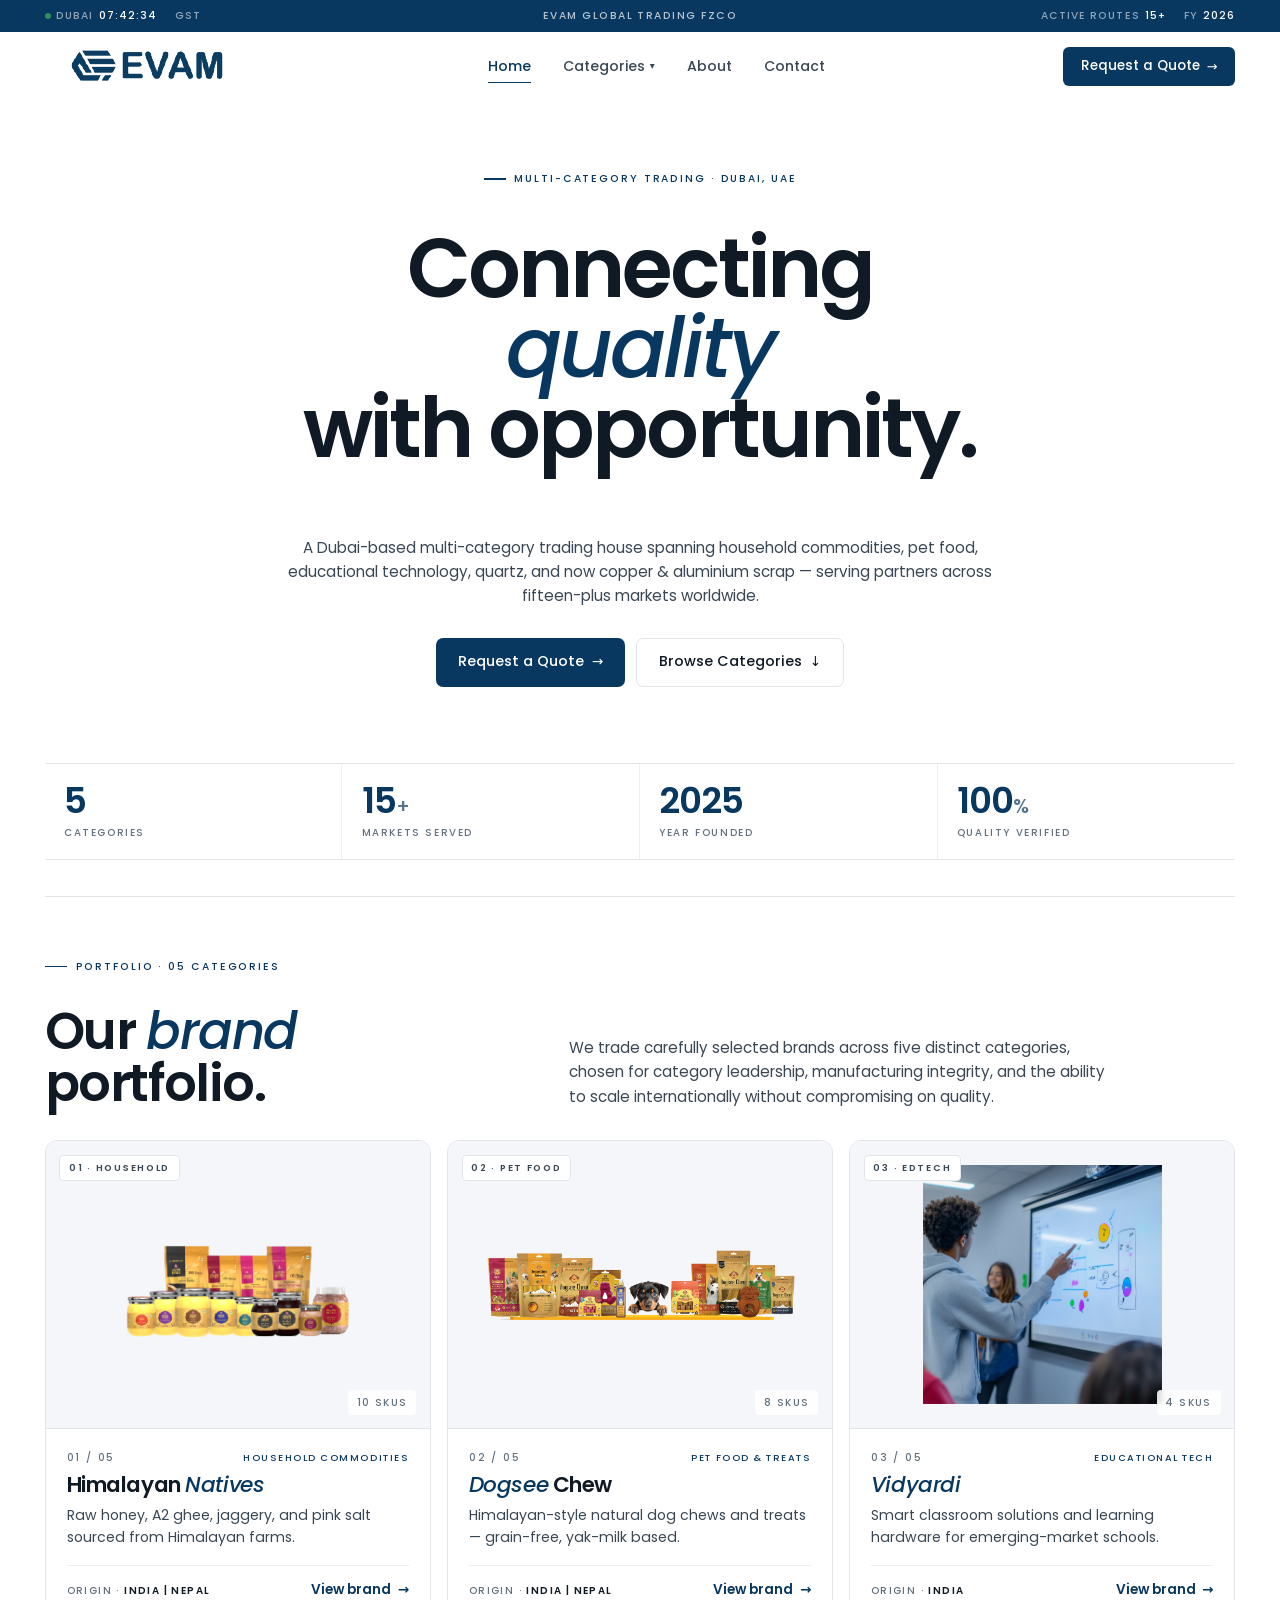
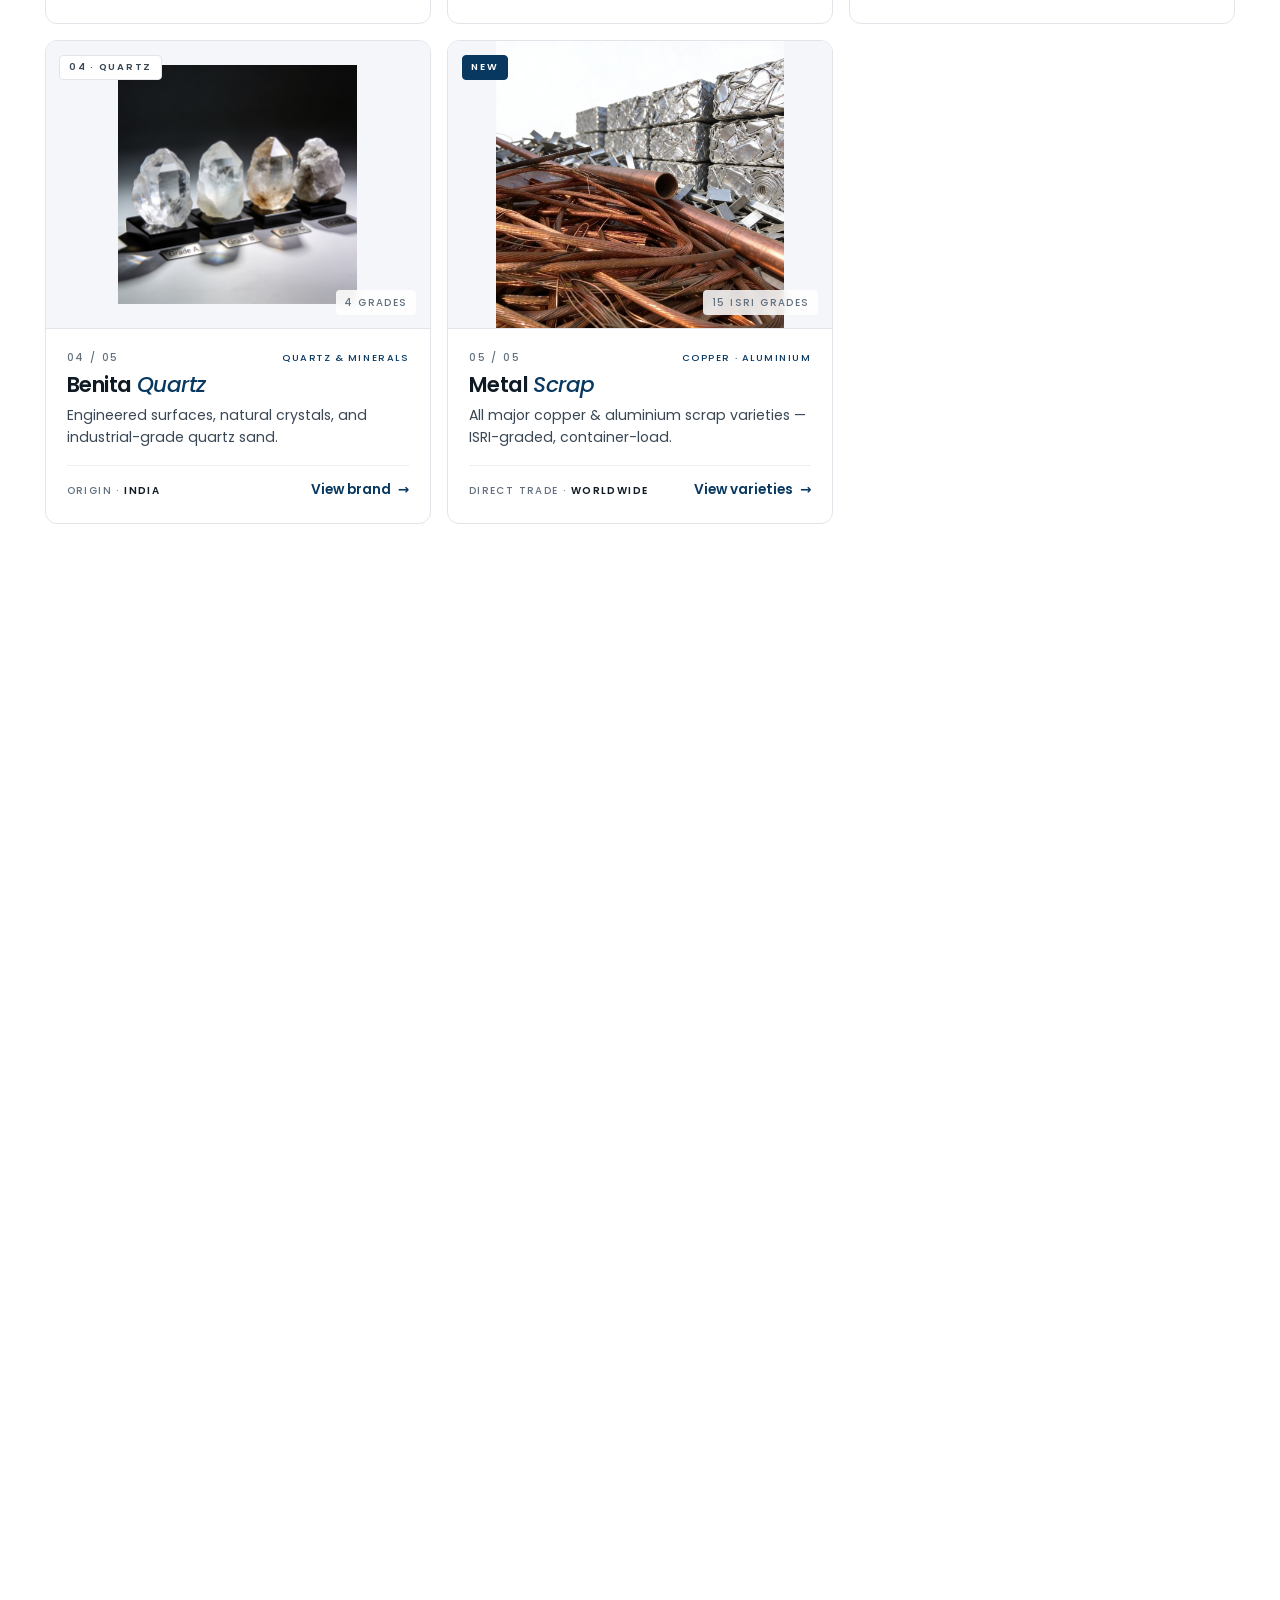
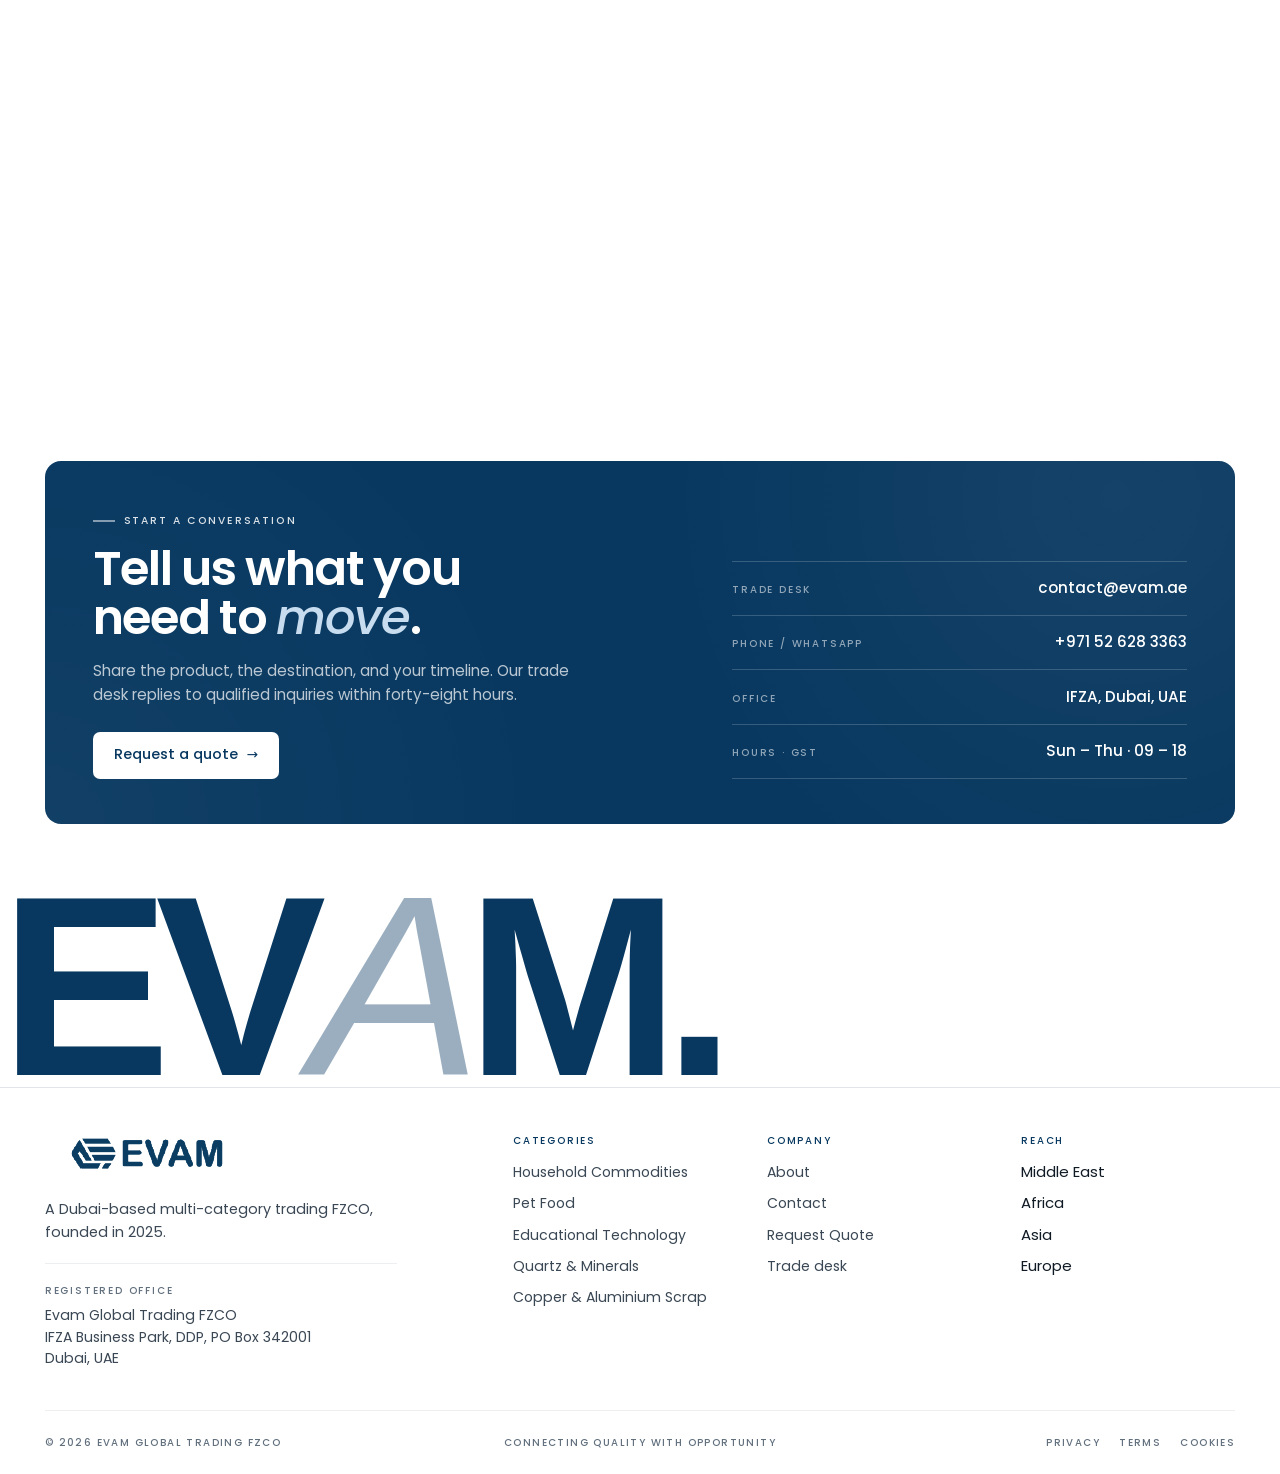
==== index.html @ ff468223 "Initial Step" ====
<!DOCTYPE html>
<html lang="en">
<head>
<meta charset="UTF-8" />
<meta name="viewport" content="width=device-width, initial-scale=1.0" />
<title>Evam Global Trading FZCO — Connecting Quality with Opportunity</title>
<meta name="description" content="Evam Global Trading FZCO — a Dubai-based multi-category trading company. Household commodities, pet food, educational technology, quartz, and copper & aluminium scrap." />
<link rel="preconnect" href="https://fonts.googleapis.com" />
<link rel="preconnect" href="https://fonts.gstatic.com" crossorigin />
<link href="https://fonts.googleapis.com/css2?family=Poppins:ital,wght@0,300;0,400;0,500;0,600;0,700;1,400;1,500&display=swap" rel="stylesheet" />
<link rel="stylesheet" href="styles.css" />
</head>
<body>

<div class="ticker" aria-hidden="true">
  <div class="ticker__left">
    <div class="ticker__item"><span class="live-dot"></span><span class="k">Dubai</span><span class="v" id="dubaiTime">—</span></div>
    <div class="ticker__item"><span class="k">GST</span></div>
  </div> <div class="ticker__center">Evam Global Trading FZCO</div>
  <div class="ticker__right">
    <div class="ticker__item"><span class="k">Active routes</span><span class="v">15+</span></div>
    <div class="ticker__item"><span class="k">FY</span><span class="v">2026</span></div>
  </div>
</div>

<nav class="nav" id="nav">
  <div class="nav__inner">
    <a href="index.html" class="logo"><img src="images/evam_logo.png" alt="Evam Global Trading" class="h-8 sm:h-10 object-contain" /></a>
    <ul class="nav__links">
      <li><a href="index.html" class="is-active">Home</a></li>
      <li class="has-dropdown">
        <a href="#brands">Categories <span class="caret">▾</span></a>
        <div class="dropdown">
          <div class="dropdown__foot">05 categories</div>
          <a href="himalayan-natives.html">Household Commodities <small>Himalayan Natives</small></a>
          <a href="dogsee.html">Pet Food <small>Dogsee Chew</small></a>
          <a href="vidyardi.html">Educational Technology <small>Vidyardi</small></a>
          <a href="benita-quartz.html">Quartz &amp; Minerals <small>Benita Quartz</small></a>
          <div class="dropdown__divider"></div>
          <a href="evam-metals.html">Copper &amp; Aluminium Scrap <small>New · all varieties</small></a>
        </div>
      </li>
      <li><a href="about.html">About</a></li>
      <li><a href="contact.html">Contact</a></li>
    </ul>
    <a href="contact.html#quote" class="nav__cta">Request a Quote <span class="arrow">→</span></a>
    <button class="nav__menu-btn" aria-label="Menu"><span></span></button>
  </div>
</nav>

<div class="mobile-menu" id="mobileMenu">
  <button class="mobile-menu__close" aria-label="Close">×</button>
  <h5>Navigation</h5>
  <a href="index.html">Home</a><a href="about.html">About</a><a href="contact.html">Contact</a>
  <h5>Categories</h5>
  <a href="himalayan-natives.html">Household Commodities</a>
  <a href="dogsee.html">Pet Food</a>
  <a href="vidyardi.html">Educational Technology</a>
  <a href="benita-quartz.html">Quartz &amp; Minerals</a>
  <a href="evam-metals.html">Copper &amp; Aluminium Scrap</a>
  <a href="contact.html#quote" class="nav__cta">Request a Quote <span class="arrow">→</span></a>
</div>

<main id="top">
  <div class="container">

    <!-- HERO -->
    <section class="hero">
  <div class="hero__grid hero__grid--centered">
    <div class="hero__copy hero__copy--centered">
      <div class="eyebrow hero__eyebrow">Multi-category trading · Dubai, UAE</div><br><br>
      <h1 class="hero__title">
        Connecting <span class="accent">quality</span><br/>with opportunity.
      </h1><br><br>
      <p class="hero__sub">
        A Dubai-based multi-category trading house spanning household commodities,
        pet food, educational technology, quartz, and now copper &amp; aluminium
        scrap &mdash; serving partners across fifteen-plus markets worldwide.
      </p>
      <div class="hero__ctas">
        <a href="contact.html#quote" class="btn btn--primary">Request a Quote <span class="arrow">→</span></a>
        <a href="#brands" class="btn btn--ghost">Browse Categories <span class="arrow">↓</span></a>
      </div>
    </div>
  </div>

  <div class="hero__stats">
    <div class="hero__stat">
      <div class="num"><span data-count="5">0</span></div>
      <div class="label">Categories</div>
    </div>
    <div class="hero__stat">
      <div class="num"><span data-count="15">0</span><small>+</small></div>
      <div class="label">Markets served</div>
    </div>
    <div class="hero__stat">
      <div class="num">2025</div>
      <div class="label">Year founded</div>
    </div>
    <div class="hero__stat">
      <div class="num"><span data-count="100">0</span><small>%</small></div>
      <div class="label">Quality verified</div>
    </div>
  </div>
</section>


    <!-- CATEGORIES -->
    <section class="block reveal" id="brands">
      <div class="block__head">
        <div>
          <div class="eyebrow">Portfolio · 05 categories</div>
          <h2 class="display-h2">Our <em class="brand-em">brand</em> portfolio.</h2>
        </div>
        <p class="block__head-text">
          We trade carefully selected brands across five distinct categories,
          chosen for category leadership, manufacturing integrity, and the
          ability to scale internationally without compromising on quality.
        </p>
      </div>

      <div class="brands reveal-stagger">

        <a class="brand" href="himalayan-natives.html">
          <div class="brand__media">
            <span class="brand__media__tag">01 · Household</span>
            <span class="brand__media__count">10 SKUs</span>
            <img src="images/evam_himalayan_natives_products_1.png" alt="Himalayan Natives" />
            <!--<img src="https://www.evam.ae/images/himalayan_natives/cow_ghee_Bhadri.png" alt="Ghee" />
            <img src="https://www.evam.ae/images/himalayan_natives/pink_salt_granules.png" alt="Pink salt" />
            <img src="https://www.evam.ae/images/himalayan_natives/jaggery_powder.png" alt="Jaggery" />-->
          </div>
          <div class="brand__body">
            <div class="brand__top-row">
              <span class="brand__index">01 / 05</span>
              <span class="brand__cat">Household commodities</span>
            </div>
            <h3 class="brand__name">Himalayan <span>Natives</span></h3>
            <p class="brand__desc">Raw honey, A2 ghee, jaggery, and pink salt sourced from Himalayan farms.</p>
            <div class="brand__foot">
              <span class="brand__origin">Origin · <strong>India | Nepal</strong></span>
              <span class="brand__link">View brand <span class="arrow">→</span></span>
            </div>
          </div>
        </a>

        <a class="brand" href="dogsee.html">
          <div class="brand__media">
            <span class="brand__media__tag">02 · Pet Food</span>
            <span class="brand__media__count">8 SKUs</span>
            <img src="images/dogsee_home_1.png" alt="Dogsee Chew Products" />
          </div>
          <div class="brand__body">
            <div class="brand__top-row">
              <span class="brand__index">02 / 05</span>
              <span class="brand__cat">Pet food &amp; treats</span>
            </div>
            <h3 class="brand__name"><span>Dogsee</span> Chew</h3>
            <p class="brand__desc">Himalayan-style natural dog chews and treats &mdash; grain-free, yak-milk based.</p>
            <div class="brand__foot">
              <span class="brand__origin">Origin · <strong>India | Nepal</strong></span>
              <span class="brand__link">View brand <span class="arrow">→</span></span>
            </div>
          </div>
        </a>

        <a class="brand" href="vidyardi.html">
          <div class="brand__media">
            <span class="brand__media__tag">03 · EdTech</span>
            <span class="brand__media__count">4 SKUs</span>
            <img src="images/smartboards_vidyardi.png" alt="EduBoard" />
          </div>
          <div class="brand__body">
            <div class="brand__top-row">
              <span class="brand__index">03 / 05</span>
              <span class="brand__cat">Educational tech</span>
            </div>
            <h3 class="brand__name"><span>Vidyardi</span></h3>
            <p class="brand__desc">Smart classroom solutions and learning hardware for emerging-market schools.</p>
            <div class="brand__foot">
              <span class="brand__origin">Origin · <strong>India</strong></span>
              <span class="brand__link">View brand <span class="arrow">→</span></span>
            </div>
          </div>
        </a>

        <a class="brand" href="benita-quartz.html">
          <div class="brand__media"><!-- brand__media--collage-->
            <span class="brand__media__tag">04 · Quartz</span>
            <span class="brand__media__count">4 grades</span>
            <img src="images/quartz/benita-quartz.png" alt="All Grades" />
            <!--<img src="https://www.evam.ae/images/quartz/quartz_grade_M.png" alt="Grade M" />
            <img src="https://www.evam.ae/images/quartz/quartz_grade_B.png" alt="Grade B" />
            <img src="https://www.evam.ae/images/quartz/quartz_pure_white_grits.png" alt="White grits" />-->
          </div>
          <div class="brand__body">
            <div class="brand__top-row">
              <span class="brand__index">04 / 05</span>
              <span class="brand__cat">Quartz &amp; minerals</span>
            </div>
            <h3 class="brand__name">Benita <span>Quartz</span></h3>
            <p class="brand__desc">Engineered surfaces, natural crystals, and industrial-grade quartz sand.</p>
            <div class="brand__foot">
              <span class="brand__origin">Origin · <strong>India</strong></span>
              <span class="brand__link">View brand <span class="arrow">→</span></span>
            </div>
          </div>
        </a>

        <!-- NEW CATEGORY: copper & aluminium scrap with abstract SVG visual -->
        <a class="brand" href="evam-metals.html">
          <div class="brand__media" style="aspect-ratio: 4/3; padding: 0;">
            <span class="brand__media__tag is-new">NEW</span>
            <span class="brand__media__count">15 ISRI grades</span>
            <img src="images/copper_aluminium_southafrica_home.png" alt="Copper and Aluminium for South Africa" />
          </div>
          <div class="brand__body">
            <div class="brand__top-row">
              <span class="brand__index">05 / 05</span>
              <span class="brand__cat">Copper · Aluminium</span>
            </div>
            <h3 class="brand__name">Metal <span>Scrap</span></h3>
            <p class="brand__desc">All major copper &amp; aluminium scrap varieties &mdash; ISRI-graded, container-load.</p>
            <div class="brand__foot">
              <span class="brand__origin">Direct trade · <strong>Worldwide</strong></span>
              <span class="brand__link">View varieties <span class="arrow">→</span></span>
            </div>
          </div>
        </a>

      </div>
    </section>


    <!-- PRODUCT SCROLL STRIP -->
    <section class="reveal" style="border-top: 1px solid var(--hair);">
      <div class="product-strip">
        <div class="product-strip__head">
          <h3>Across the <em>portfolio</em>.</h3>
          <span class="meta">Live · 26 SKUs · hover to pause</span>
        </div>
        <div class="product-strip__track">
          <!-- Set 1 -->
          <div class="product-strip__item"><span class="label">Honey</span><img src="images/himalayan_natives/raw_multifloral_honey.png" alt=""/></div>
          <div class="product-strip__item"><span class="label">Ghee</span><img src="images/himalayan_natives/cow_ghee_Bhadri.png" alt=""/></div>
          <div class="product-strip__item"><span class="label">Jaggery</span><img src="images/himalayan_natives/jaggery_powder.png" alt=""/></div>
          <div class="product-strip__item"><span class="label">Black salt</span><img src="images/himalayan_natives/black_salt.png" alt=""/></div>
          <div class="product-strip__item"><span class="label">Pink salt</span><img src="images/himalayan_natives/pink_salt_granules.png" alt=""/></div>
          <div class="product-strip__item"><span class="label">Bilona ghee</span><img src="images/himalayan_natives/cow_ghee_Bilona.png" alt=""/></div>
          <div class="product-strip__item"><span class="label">Yak chews</span><img src="images/dogsee_chew/dogsee_blueberry_yak_chews.png" alt=""/></div>
          <div class="product-strip__item"><span class="label">Cheese bars</span><img src="images/dogsee_chew/dogsee_cheese_treats.png" alt=""/></div>
          <div class="product-strip__item"><span class="label">Crunch beetroot</span><img src="images/dogsee_chew/dogsee_crunch_beetroot.png" alt=""/></div>
          <div class="product-strip__item"><span class="label">Crunch mango</span><img src="images/dogsee_chew/dogsee_crunch_mango.png" alt=""/></div>
          <div class="product-strip__item"><span class="label">Mini pops</span><img src="images/dogsee_chew/dogsee_mini_pops.png" alt=""/></div>
          <div class="product-strip__item"><span class="label">Aloe shampoo</span><img src="images/dogsee_chew/dogsee_shampoo_aloe_vera.png" alt=""/></div>
          <div class="product-strip__item"><span class="label">Grade A quartz</span><img src="images/quartz/quartz_grade_A.png" alt=""/></div>
          <div class="product-strip__item"><span class="label">Grade B quartz</span><img src="images/quartz/quartz_grade_B.png" alt=""/></div>
          <div class="product-strip__item"><span class="label">White grits</span><img src="images/quartz/quartz_pure_white_grits.png" alt=""/></div>
          <div class="product-strip__item"><span class="label">EduBoard</span><img src="images/vidyardi/vidyardi-smart-classroom.png" alt=""/></div>
          <!-- Set 2 (duplicate for seamless loop) -->
          <div class="product-strip__item"><span class="label">Honey</span><img src="https://www.evam.ae/images/himalayan_natives/raw_multifloral_honey.png" alt=""/></div>
          <div class="product-strip__item"><span class="label">Ghee</span><img src="https://www.evam.ae/images/himalayan_natives/cow_ghee_Bhadri.png" alt=""/></div>
          <div class="product-strip__item"><span class="label">Jaggery</span><img src="https://www.evam.ae/images/himalayan_natives/jaggery_powder.png" alt=""/></div>
          <div class="product-strip__item"><span class="label">Black salt</span><img src="https://www.evam.ae/images/himalayan_natives/black_salt.png" alt=""/></div>
          <div class="product-strip__item"><span class="label">Pink salt</span><img src="https://www.evam.ae/images/himalayan_natives/pink_salt_granules.png" alt=""/></div>
          <div class="product-strip__item"><span class="label">Bilona ghee</span><img src="https://www.evam.ae/images/himalayan_natives/cow_ghee_Bilona.png" alt=""/></div>
          <div class="product-strip__item"><span class="label">Yak chews</span><img src="https://www.evam.ae/images/dogsee_chew/dogsee_blueberry_yak_chews.png" alt=""/></div>
          <div class="product-strip__item"><span class="label">Cheese bars</span><img src="https://www.evam.ae/images/dogsee_chew/dogsee_cheese_treats.png" alt=""/></div>
          <div class="product-strip__item"><span class="label">Crunch beetroot</span><img src="https://www.evam.ae/images/dogsee_chew/dogsee_crunch_beetroot.png" alt=""/></div>
          <div class="product-strip__item"><span class="label">Crunch mango</span><img src="https://www.evam.ae/images/dogsee_chew/dogsee_crunch_mango.png" alt=""/></div>
          <div class="product-strip__item"><span class="label">Mini pops</span><img src="https://www.evam.ae/images/dogsee_chew/dogsee_mini_pops.png" alt=""/></div>
          <div class="product-strip__item"><span class="label">Aloe shampoo</span><img src="https://www.evam.ae/images/dogsee_chew/dogsee_shampoo_aloe_vera.png" alt=""/></div>
          <div class="product-strip__item"><span class="label">Grade A quartz</span><img src="https://www.evam.ae/images/quartz/quartz_grade_A.png" alt=""/></div>
          <div class="product-strip__item"><span class="label">Grade B quartz</span><img src="https://www.evam.ae/images/quartz/quartz_grade_B.png" alt=""/></div>
          <div class="product-strip__item"><span class="label">White grits</span><img src="https://www.evam.ae/images/quartz/quartz_pure_white_grits.png" alt=""/></div>
          <div class="product-strip__item"><span class="label">EduBoard</span><img src="https://storage.googleapis.com/uxpilot-auth.appspot.com/1201199dcc-a95f199e2765dabf0f2d.png" alt=""/></div>
        </div>
      </div>
    </section>


    <!-- SERVICES -->
    <section class="block reveal" id="services">
      <div class="block__head">
        <div>
          <div class="eyebrow">Capabilities · 03</div>
          <h2 class="display-h2">What we <em class="brand-em">do</em>.</h2>
        </div>
        <p class="block__head-text">
          Beyond moving goods, we operate as a full-service trading partner &mdash;
          sourcing, quality verification, documentation, and logistics, so our
          clients can focus on their markets.
        </p>
      </div>

      <div class="services reveal-stagger">
        <div class="service">
          <span class="service__num">— 01</span>
          <h3 class="service__title">Bulk <em>trading</em></h3>
          <p class="service__desc">Cost-efficient large-volume transactions structured around container loads with competitive pricing.</p>
          <ul class="service__list">
            <li>FCL &amp; LCL shipments</li>
            <li>Letter of Credit / TT</li>
            <li>Negotiated freight terms</li>
          </ul>
        </div>
        <div class="service">
          <span class="service__num">— 02</span>
          <h3 class="service__title">Global <em>sourcing</em></h3>
          <p class="service__desc">Vetted supplier network across multiple geographies with full quality verification and compliance.</p>
          <ul class="service__list">
            <li>Supplier vetting</li>
            <li>Pre-shipment inspection</li>
            <li>SGS &middot; Bureau Veritas</li>
          </ul>
        </div>
        <div class="service">
          <span class="service__num">— 03</span>
          <h3 class="service__title">Partnership <em>development</em></h3>
          <p class="service__desc">Long-term distribution and market-entry partnerships designed to compound value over years.</p>
          <ul class="service__list">
            <li>Exclusive territory</li>
            <li>Private labelling</li>
            <li>Custom packaging</li>
          </ul>
        </div>
      </div>
    </section>


    <!-- REACH -->
    <section class="reach reveal" id="reach">
      <div class="reach__grid">
        <div>
          <div class="eyebrow on-dark">Global presence</div>
          <h2 class="reach__title">From Dubai,<br/>to <em>the world</em>.</h2>
          <p class="reach__sub">
            Dubai is one of the world's most efficient re-export hubs &mdash; with
            tariff advantages, world-class logistics, and access to seventy-percent
            of global population within an eight-hour flight.
          </p>
          <div class="reach__regions">
            <div class="reach__region"><div class="name">Middle East</div><div class="meta">UAE · KSA · Qatar · Oman</div></div>
            <div class="reach__region"><div class="name">Africa</div><div class="meta">Egypt · Kenya · S. Africa · Nigeria</div></div>
            <div class="reach__region"><div class="name">Asia</div><div class="meta">India · Singapore · Japan · China</div></div>
            <div class="reach__region"><div class="name">Europe</div><div class="meta">UK · Germany · NL · Italy</div></div>
          </div>
        </div>
        <div class="reach__map">
          <svg class="map-svg" viewBox="0 0 600 500" preserveAspectRatio="xMidYMid meet" aria-hidden="true">
            <g id="reachDotGrid"></g>
            <path class="map-route" d="M 380,250 Q 280,150 160,130" />
            <path class="map-route" d="M 380,250 Q 320,190 240,170" />
            <path class="map-route" d="M 380,250 Q 200,210 80,220" />
            <path class="map-route" d="M 380,250 Q 440,220 500,150" />
            <path class="map-route" d="M 380,250 Q 460,300 540,330" />
            <path class="map-route" d="M 380,250 Q 350,330 290,390" />
            <path class="map-route" d="M 380,250 Q 460,370 520,440" />
            <circle class="map-active-dot" cx="160" cy="130" r="3.5"/>
            <circle class="map-active-dot" cx="240" cy="170" r="3.5"/>
            <circle class="map-active-dot" cx="80"  cy="220" r="3.5"/>
            <circle class="map-active-dot" cx="500" cy="150" r="3.5"/>
            <circle class="map-active-dot" cx="540" cy="330" r="3.5"/>
            <circle class="map-active-dot" cx="290" cy="390" r="3.5"/>
            <circle class="map-active-dot" cx="520" cy="440" r="3.5"/>
            <circle class="map-active-dot" cx="450" cy="260" r="3.5"/>
            <circle class="map-active-dot" cx="420" cy="210" r="3.5"/>
            <circle cx="380" cy="250" r="5" fill="#fff"/>
            <circle class="map-dubai-ring" cx="380" cy="250" r="4"/>
          </svg>
        </div>
      </div>
    </section>


    <!-- CTA -->
    <section class="cta-block reveal" id="contact">
      <div>
        <div class="eyebrow on-dark">Start a conversation</div>
        <h2 class="cta-block__title">Tell us what you<br/>need to <em>move</em>.</h2>
        <p class="cta-block__sub">
          Share the product, the destination, and your timeline. Our trade desk replies
          to qualified inquiries within forty-eight hours.
        </p>
        <a href="contact.html#quote" class="btn btn--white">Request a quote <span class="arrow">→</span></a>
      </div>
      <div class="cta-block__contacts">
        <a href="mailto:contact@evam.ae" class="cta-block__contact"><span class="k">Trade desk</span><span class="v">contact@evam.ae</span></a>
        <a href="tel:+971526283363" class="cta-block__contact"><span class="k">Phone / WhatsApp</span><span class="v">+971 52 628 3363</span></a>
        <a href="contact.html" class="cta-block__contact"><span class="k">Office</span><span class="v">IFZA, Dubai, UAE</span></a>
        <a href="#" class="cta-block__contact"><span class="k">Hours · GST</span><span class="v">Sun – Thu &middot; 09 – 18</span></a>
      </div>
    </section>

  </div>

  <div class="foot__bigmark" aria-hidden="true" style="font-family:'Arial Rounded MT Bold','Arial Rounded MT',sans-serif;">EV<span>A</span>M.</div>

  <footer class="foot">
    <div class="container">
      <div class="foot__top">
        <div class="foot__brand">
          <a href="index.html" class="logo"><img src="images/evam_logo.png" alt="Evam Global Trading" class="h-8 sm:h-10 object-contain" /></a>
          <p>A Dubai-based multi-category trading FZCO, founded in 2025.</p>
          <div class="foot__addr">
            <div class="foot__addr-label">Registered office</div>
            <div class="foot__addr-text">Evam Global Trading FZCO<br/>IFZA Business Park, DDP, PO Box 342001<br/>Dubai, UAE</div>
          </div>
        </div>
        <div class="foot__col"><h5>Categories</h5><ul>
          <li><a href="himalayan-natives.html">Household Commodities</a></li>
          <li><a href="dogsee.html">Pet Food</a></li>
          <li><a href="vidyardi.html">Educational Technology</a></li>
          <li><a href="benita-quartz.html">Quartz &amp; Minerals</a></li>
          <li><a href="evam-metals.html">Copper &amp; Aluminium Scrap</a></li>
        </ul></div>
        <div class="foot__col"><h5>Company</h5><ul>
          <li><a href="about.html">About</a></li>
          <li><a href="contact.html">Contact</a></li>
          <li><a href="contact.html#quote">Request Quote</a></li>
          <li><a href="mailto:contact@evam.ae">Trade desk</a></li>
        </ul></div>
        <div class="foot__col"><h5>Reach</h5><ul><li>Middle East</li><li>Africa</li><li>Asia</li><li>Europe</li></ul></div>
      </div>
      <div class="foot__bottom">
        <div>© 2026 Evam Global Trading FZCO</div>
        <div>Connecting quality with opportunity</div>
        <div class="foot__legal"><a href="privacy.html">Privacy</a><a href="terms.html">Terms</a><a href="cookies.html">Cookies</a></div>
      </div>
    </div>
  </footer>
</main>

<script src="scripts.js"></script>
</body>
</html>
---- styles.css ----
/* =====================================================================
   Evam Global Trading FZCO — shared stylesheet · v2
   Denser, more visual. Brand: navy #083860. Font: Poppins.
   ===================================================================== */

:root {
  --bg:           #FFFFFF;
  --surface:      #F4F6FA;
  --surface-2:    #ECF0F5;
  --ink:          #0F1A24;
  --ink-2:        #1A2530;
  --ink-soft:     #3A4754;
  --mute:         #62707E;
  --hair:         #E1E5EA;
  --hair-soft:    #ECEEF2;

  --brand:        #083860;
  --brand-2:      #0F4D80;
  --brand-3:      #C7DCEF;
  --brand-soft:   #E8EFF6;

  /* Metal accents (used on metals page) */
  --copper-1:     #D4884E;
  --copper-2:     #8B4520;
  --copper-3:     #5A2A0F;
  --alu-1:        #B8C2CC;
  --alu-2:        #6B7785;
  --alu-3:        #3A4754;

  --green-live:   #2F8F5C;
  --warn:         #C46D2B;

  --sans: 'Poppins', system-ui, -apple-system, sans-serif;

  --gutter-x: clamp(1rem, 3.5vw, 3rem);
  --rule:      1px solid var(--hair);
  --rule-soft: 1px solid var(--hair-soft);

  --ease:      cubic-bezier(0.16, 1, 0.3, 1);
}

* { margin: 0; padding: 0; box-sizing: border-box; }
html { scroll-behavior: smooth; }
body {
  background: var(--bg);
  color: var(--ink);
  font-family: var(--sans);
  font-size: 15px;
  font-weight: 400;
  line-height: 1.5;
  -webkit-font-smoothing: antialiased;
  -moz-osx-font-smoothing: grayscale;
  overflow-x: hidden;
  font-feature-settings: "kern", "liga";
}
::selection { background: var(--brand); color: #fff; }
a { color: inherit; text-decoration: none; }
img { max-width: 100%; display: block; }
button { font: inherit; background: none; border: none; color: inherit; cursor: pointer; }

/* ─── TICKER ─────────────────────────────────────────────────── */
.ticker {
  background: var(--brand);
  color: #fff;
  font-weight: 500;
  font-size: 10.5px;
  letter-spacing: 0.1em;
  text-transform: uppercase;
  padding: 0.5rem var(--gutter-x);
  display: grid;
  grid-template-columns: 1fr auto 1fr;
  align-items: center;
  gap: 1.5rem;
  position: relative; z-index: 60;
}
.ticker__left, .ticker__right { display: flex; align-items: center; gap: 1.1rem; flex-wrap: nowrap; overflow: hidden; }
.ticker__right { justify-content: flex-end; }
.ticker__center { text-align: center; color: rgba(255,255,255,0.7); letter-spacing: 0.14em; }
.ticker__item { display: inline-flex; align-items: center; gap: 0.5em; white-space: nowrap; }
.ticker__item .k { color: rgba(255,255,255,0.55); }
.ticker__item .v { color: #fff; font-variant-numeric: tabular-nums; }
.live-dot {
  width: 6px; height: 6px;
  background: var(--green-live);
  border-radius: 50%;
  box-shadow: 0 0 0 0 rgba(47, 143, 92, 0.7);
  animation: live-pulse 2s ease-out infinite;
}
@keyframes live-pulse {
  0%   { box-shadow: 0 0 0 0 rgba(47, 143, 92, 0.6); }
  70%  { box-shadow: 0 0 0 7px rgba(47, 143, 92, 0); }
  100% { box-shadow: 0 0 0 0 rgba(47, 143, 92, 0); }
}
@media (max-width: 760px) {
  .ticker { grid-template-columns: 1fr 1fr; }
  .ticker__center { display: none; }
}

/* ─── NAVIGATION ─────────────────────────────────────────────── */
.nav {
  position: sticky;
  top: 0;
  z-index: 50;
  background: rgba(255, 255, 255, 0.92);
  backdrop-filter: blur(14px) saturate(140%);
  -webkit-backdrop-filter: blur(14px) saturate(140%);
  border-bottom: 1px solid transparent;
  transition: border-color 0.4s ease;
}
.nav.is-scrolled { border-bottom-color: var(--hair); }
.nav__inner {
  max-width: 1480px;
  margin: 0 auto;
  padding: 0.85rem var(--gutter-x);
  display: grid;
  grid-template-columns: auto 1fr auto;
  align-items: center;
  gap: 1.5rem;
}
.logo { display: inline-flex; align-items: center; gap: 0.55rem; color: var(--brand); }
.logo__mark {
  width: 28px; height: 28px;
  background: var(--brand);
  color: #fff;
  display: grid; place-items: center;
  font-weight: 700; font-size: 12px;
  border-radius: 5px;
}
.logo__name {
  font-weight: 700; font-size: 0.92rem;
  text-transform: uppercase; letter-spacing: 0.02em;
}
.logo__name span { color: var(--mute); font-weight: 400; margin: 0 0.2em; }

.nav__links {
  display: flex; justify-content: center;
  gap: 2rem; list-style: none;
}
.nav__links > li { position: relative; }
.nav__links > li > a {
  font-size: 0.88rem; font-weight: 500;
  color: var(--ink-soft);
  display: inline-flex; align-items: center; gap: 0.3rem;
  padding: 0.4rem 0; position: relative;
  transition: color 0.3s ease;
}
.nav__links > li > a::after {
  content: ""; position: absolute;
  left: 0; right: 100%; bottom: 0;
  height: 1.5px; background: var(--brand);
  transition: right 0.5s var(--ease);
}
.nav__links > li > a:hover, .nav__links > li > a.is-active { color: var(--brand); }
.nav__links > li > a:hover::after, .nav__links > li > a.is-active::after { right: 0; }
.nav__links .caret { font-size: 0.7em; transition: transform 0.3s ease; }
.nav__links li:hover .caret { transform: rotate(180deg); }

.dropdown {
  position: absolute; top: 100%; left: 50%;
  transform: translateX(-50%) translateY(6px);
  min-width: 280px;
  background: #fff;
  border: 1px solid var(--hair);
  border-radius: 10px;
  padding: 0.4rem;
  opacity: 0; pointer-events: none;
  transition: opacity 0.3s ease, transform 0.4s var(--ease);
  box-shadow: 0 20px 40px -12px rgba(8, 56, 96, 0.18);
}
.has-dropdown:hover .dropdown, .has-dropdown:focus-within .dropdown {
  opacity: 1; pointer-events: auto;
  transform: translateX(-50%) translateY(0);
}
.dropdown a {
  display: block;
  padding: 0.6rem 0.8rem;
  border-radius: 6px;
  font-size: 0.88rem; font-weight: 500;
  color: var(--ink-soft);
  transition: background 0.2s ease, color 0.2s ease;
}
.dropdown a:hover { background: var(--surface); color: var(--brand); }
.dropdown a small {
  display: block; font-size: 10px; font-weight: 400;
  color: var(--mute); margin-top: 0.15rem; letter-spacing: 0.04em;
}
.dropdown__divider { height: 1px; background: var(--hair-soft); margin: 0.4rem 0.6rem; }
.dropdown__foot {
  padding: 0.5rem 0.8rem;
  font-size: 10.5px; font-weight: 500;
  letter-spacing: 0.16em; text-transform: uppercase;
  color: var(--mute);
}

@media (max-width: 920px) { .nav__links { display: none; } }

.nav__cta {
  display: inline-flex; align-items: center; gap: 0.45rem;
  background: var(--brand);
  color: #fff;
  padding: 0.6rem 1.1rem;
  border-radius: 6px;
  font-size: 0.85rem; font-weight: 500;
  transition: background 0.3s ease, transform 0.4s var(--ease);
}
.nav__cta:hover { background: var(--brand-2); transform: translateY(-1px); }
.nav__cta .arrow { font-size: 0.95em; transition: transform 0.4s var(--ease); }
.nav__cta:hover .arrow { transform: translateX(3px); }

.nav__menu-btn {
  display: none;
  width: 36px; height: 36px;
  align-items: center; justify-content: center;
  border-radius: 5px; background: var(--surface);
}
.nav__menu-btn span { width: 18px; height: 1.5px; background: var(--ink); position: relative; transition: background 0.2s ease; }
.nav__menu-btn span::before, .nav__menu-btn span::after {
  content: ""; position: absolute; left: 0;
  width: 18px; height: 1.5px; background: var(--ink);
  transition: transform 0.3s var(--ease), top 0.3s ease;
}
.nav__menu-btn span::before { top: -5px; }
.nav__menu-btn span::after  { top: 5px; }
.nav__menu-btn.is-open span { background: transparent; }
.nav__menu-btn.is-open span::before { top: 0; transform: rotate(45deg); }
.nav__menu-btn.is-open span::after  { top: 0; transform: rotate(-45deg); }
@media (max-width: 920px) { .nav__menu-btn { display: inline-flex; } }

.mobile-menu {
  position: fixed; inset: 0;
  z-index: 200;
  background: #fff;
  padding: 4.5rem var(--gutter-x) 2.5rem;
  transform: translateY(-100%);
  transition: transform 0.5s var(--ease);
  overflow-y: auto;
}
.mobile-menu.is-open { transform: translateY(0); }
.mobile-menu__close {
  position: absolute; top: 1rem; right: 1rem;
  font-size: 1.4rem;
  width: 36px; height: 36px;
  display: grid; place-items: center;
  border-radius: 5px; background: var(--surface);
}
.mobile-menu h5 {
  font-size: 10.5px; font-weight: 500;
  letter-spacing: 0.18em; text-transform: uppercase;
  color: var(--mute); margin: 1.5rem 0 0.6rem;
}
.mobile-menu h5:first-child { margin-top: 0; }
.mobile-menu a {
  display: block; padding: 0.6rem 0;
  font-size: 1.05rem; font-weight: 500;
  color: var(--ink);
  border-bottom: 1px solid var(--hair-soft);
}
.mobile-menu a:hover { color: var(--brand); }
.mobile-menu .nav__cta { margin-top: 1.5rem; width: 100%; justify-content: center; }

/* ─── SHARED ─────────────────────────────────────────────────── */
.container {
  max-width: 1480px;
  margin: 0 auto;
  padding: 0 var(--gutter-x);
}

.eyebrow {
  font-weight: 500; font-size: 10.5px;
  letter-spacing: 0.18em; text-transform: uppercase;
  color: var(--brand);
  display: inline-flex; align-items: center; gap: 0.55rem;
}
.eyebrow::before {
  content: ""; width: 22px; height: 1.5px;
  background: var(--brand);
}
.eyebrow.no-rule::before { display: none; }
.eyebrow.on-dark { color: rgba(255,255,255,0.85); }
.eyebrow.on-dark::before { background: rgba(255,255,255,0.5); }

.display-h1 {
  font-size: clamp(2.4rem, 6.5vw, 5.5rem);
  line-height: 0.96; letter-spacing: -0.035em; font-weight: 600;
}
.display-h2 {
  font-size: clamp(1.8rem, 4vw, 3.2rem);
  line-height: 1; letter-spacing: -0.028em; font-weight: 600;
}
em.brand-em { font-style: italic; font-weight: 500; color: var(--brand); }

.reveal {
  opacity: 0; transform: translateY(24px);
  transition: opacity 0.9s ease, transform 0.9s var(--ease);
}
.reveal.in { opacity: 1; transform: none; }
.reveal-stagger > * {
  opacity: 0; transform: translateY(18px);
  transition: opacity 0.8s ease, transform 0.8s var(--ease);
}
.reveal-stagger.in > * { opacity: 1; transform: none; }
.reveal-stagger.in > *:nth-child(1) { transition-delay: 0.04s; }
.reveal-stagger.in > *:nth-child(2) { transition-delay: 0.10s; }
.reveal-stagger.in > *:nth-child(3) { transition-delay: 0.16s; }
.reveal-stagger.in > *:nth-child(4) { transition-delay: 0.22s; }
.reveal-stagger.in > *:nth-child(5) { transition-delay: 0.28s; }
.reveal-stagger.in > *:nth-child(6) { transition-delay: 0.34s; }
.reveal-stagger.in > *:nth-child(7) { transition-delay: 0.40s; }
.reveal-stagger.in > *:nth-child(8) { transition-delay: 0.46s; }

/* ─── BUTTONS ────────────────────────────────────────────────── */
.btn {
  display: inline-flex; align-items: center; gap: 0.5rem;
  padding: 0.8rem 1.35rem;
  border-radius: 7px;
  font-size: 0.9rem; font-weight: 500;
  transition: transform 0.4s var(--ease), background 0.3s ease, color 0.3s ease, border-color 0.3s ease;
}
.btn .arrow { font-size: 0.95em; transition: transform 0.4s var(--ease); }
.btn:hover { transform: translateY(-2px); }
.btn:hover .arrow { transform: translateX(4px); }
.btn--primary { background: var(--brand); color: #fff; }
.btn--primary:hover { background: var(--brand-2); }
.btn--ghost { background: transparent; color: var(--ink); border: 1px solid var(--hair); }
.btn--ghost:hover { border-color: var(--brand); color: var(--brand); background: var(--brand-soft); }
.btn--white { background: #fff; color: var(--brand); }
.btn--white:hover { background: var(--brand-3); }

/* ─── HERO (HOME) ────────────────────────────────────────────── */
.hero {
  padding: clamp(2.5rem, 6vh, 4.5rem) 0 clamp(2rem, 4vh, 3rem);
  position: relative; overflow: hidden;
}
.hero__grid {
  display: grid;
  grid-template-columns: 1.2fr 1fr;
  gap: clamp(2rem, 4vw, 4rem);
  align-items: end;
}
@media (max-width: 1000px) { .hero__grid { grid-template-columns: 1fr; gap: 2.5rem; } }

.hero__copy { padding-top: 0.5rem; }
.hero__eyebrow { margin-bottom: 1.2rem; }
.hero__title {
  font-size: clamp(2.4rem, 6.5vw, 5.8rem);
  line-height: 0.96; letter-spacing: -0.035em;
  font-weight: 600; margin-bottom: 1.4rem;
}
.hero__title .accent { font-style: italic; font-weight: 500; color: var(--brand); }
.hero__sub {
  font-size: clamp(0.95rem, 1.1vw, 1.1rem);
  line-height: 1.6; color: var(--ink-soft);
  max-width: 52rem; margin-bottom: 1.8rem;
}
.hero__ctas { display: flex; flex-wrap: wrap; gap: 0.7rem; margin-bottom: 2.5rem; }

/* hero visual collage on the right */
.hero__visual {
  position: relative;
  display: grid;
  grid-template-columns: 1fr 1fr;
  grid-template-rows: 1fr 1fr;
  gap: 0.6rem;
  aspect-ratio: 1.05 / 1;
}
.hero__tile {
  position: relative;
  border-radius: 10px;
  overflow: hidden;
  background: var(--surface);
  border: var(--rule);
  display: flex; align-items: center; justify-content: center;
  padding: 1.2rem;
  transition: transform 0.6s var(--ease), border-color 0.4s ease;
}
.hero__tile img {
  width: 100%; height: 100%; object-fit: contain;
  transition: transform 0.7s var(--ease);
}
.hero__tile:hover { transform: translateY(-3px); border-color: var(--brand); }
.hero__tile:hover img { transform: scale(1.06); }
.hero__tile__label {
  position: absolute;
  bottom: 0.6rem; left: 0.6rem;
  background: rgba(255,255,255,0.92);
  backdrop-filter: blur(4px);
  font-size: 9.5px; font-weight: 500;
  letter-spacing: 0.14em; text-transform: uppercase;
  color: var(--ink-soft);
  padding: 0.3rem 0.5rem;
  border-radius: 4px;
}
.hero__tile--dark {
  background: var(--brand);
  color: #fff;
  padding: 1.5rem;
  align-items: flex-end;
  justify-content: flex-start;
  text-align: left;
}
.hero__tile--dark .v {
  font-size: clamp(1.8rem, 3vw, 2.6rem);
  font-weight: 600; letter-spacing: -0.025em;
  line-height: 1; color: #fff;
  font-variant-numeric: tabular-nums;
}
.hero__tile--dark .v small { font-size: 0.5em; font-weight: 500; opacity: 0.7; }
.hero__tile--dark .k {
  font-size: 10px; font-weight: 500;
  letter-spacing: 0.16em; text-transform: uppercase;
  color: rgba(255,255,255,0.7);
  margin-top: 0.4rem; display: block;
}

/* hero stats row */
.hero__stats {
  margin-top: clamp(2rem, 4vh, 3rem);
  display: grid;
  grid-template-columns: repeat(4, 1fr);
  border-top: var(--rule);
  border-bottom: var(--rule);
}
.hero__stat { padding: 1.2rem 1.2rem; border-right: var(--rule-soft); }
.hero__stat:last-child { border-right: 0; }
.hero__stat .num {
  font-size: clamp(1.6rem, 2.8vw, 2.4rem);
  font-weight: 600; letter-spacing: -0.025em;
  line-height: 1; margin-bottom: 0.4rem;
  color: var(--brand);
  font-variant-numeric: tabular-nums;
}
.hero__stat .num small { font-size: 0.55em; opacity: 0.7; font-weight: 500; }
.hero__stat .label {
  font-weight: 500; font-size: 10px;
  letter-spacing: 0.16em; text-transform: uppercase;
  color: var(--mute);
}
@media (max-width: 760px) {
  .hero__stats { grid-template-columns: repeat(2, 1fr); }
  .hero__stat:nth-child(2) { border-right: 0; }
  .hero__stat:nth-child(1), .hero__stat:nth-child(2) { border-bottom: var(--rule-soft); }
}

.hero__grid--centered {
  display: flex;
  justify-content: center;
}

.hero__copy--centered {
  text-align: center;
  max-width: 720px;
  align-items: center;
}

.hero__copy--centered .hero__ctas {
  justify-content: center;
}

/* ─── PAGE HERO (sub-pages) ──────────────────────────────────── */
.page-hero {
  padding: clamp(2rem, 5vh, 3.5rem) 0 clamp(1.5rem, 4vh, 3rem);
  border-bottom: var(--rule);
}
.breadcrumb {
  display: flex; align-items: center; gap: 0.4rem;
  font-size: 10.5px; font-weight: 500;
  letter-spacing: 0.14em; text-transform: uppercase;
  color: var(--mute);
  margin-bottom: 1.4rem;
}
.breadcrumb a { color: var(--mute); transition: color 0.3s ease; }
.breadcrumb a:hover { color: var(--brand); }
.breadcrumb .sep { opacity: 0.5; }
.breadcrumb .current { color: var(--ink); }

.page-hero__grid {
  display: grid;
  grid-template-columns: 1.1fr 1fr;
  gap: clamp(1.5rem, 4vw, 3.5rem);
  align-items: end;
}
@media (max-width: 900px) { .page-hero__grid { grid-template-columns: 1fr; } }
.page-hero__title {
  font-size: clamp(2.2rem, 5.5vw, 4.6rem);
  line-height: 0.98; letter-spacing: -0.032em;
  font-weight: 600; margin-bottom: 1.2rem;
}
.page-hero__title em { font-style: italic; font-weight: 500; color: var(--brand); }
.page-hero__lede {
  font-size: clamp(0.95rem, 1.1vw, 1.08rem);
  line-height: 1.6; color: var(--ink-soft);
  max-width: 34rem;
}
.page-hero__meta {
  display: grid;
  grid-template-columns: repeat(2, 1fr);
  gap: 1rem;
  padding: 1.3rem;
  background: var(--surface);
  border-radius: 11px;
  border: var(--rule);
}
.page-hero__meta-item .k {
  font-weight: 500; font-size: 10px;
  letter-spacing: 0.16em; text-transform: uppercase;
  color: var(--mute);
  display: block; margin-bottom: 0.25rem;
}
.page-hero__meta-item .v {
  font-size: 0.9rem; font-weight: 600; color: var(--ink);
}
.page-hero__meta-item .v.brand { color: var(--brand); }

/* page hero with visual */
.page-hero--with-visual .page-hero__grid {
  grid-template-columns: 1fr 1fr;
  align-items: stretch;
}
.page-hero__visual {
  position: relative;
  border-radius: 12px;
  overflow: hidden;
  aspect-ratio: 1.3 / 1;
  background: var(--surface);
}

/* ─── BLOCK / SECTION ────────────────────────────────────────── */
section.block {
  padding: clamp(2.5rem, 6vh, 4.5rem) 0;
  border-top: var(--rule);
}
section.block.no-border { border-top: 0; }
.block__head {
  display: grid;
  grid-template-columns: 5fr 7fr;
  gap: clamp(1.5rem, 4vw, 3rem);
  align-items: end;
  margin-bottom: clamp(1.8rem, 3.5vh, 2.6rem);
}
@media (max-width: 900px) { .block__head { grid-template-columns: 1fr; gap: 1rem; align-items: start; } }
.block__head .eyebrow { margin-bottom: 1rem; }
.block__head h2 { margin-top: 1rem; }
.block__head-text {
  font-size: 0.95rem;
  line-height: 1.6; color: var(--ink-soft);
  max-width: 34rem;
}

/* ─── BRAND CARDS (HOME) ─────────────────────────────────────── */
.brands {
  display: grid;
  grid-template-columns: repeat(3, 1fr);
  gap: 1rem;
}
@media (max-width: 980px) { .brands { grid-template-columns: repeat(2, 1fr); } }
@media (max-width: 600px) { .brands { grid-template-columns: 1fr; } }

.brand {
  position: relative;
  background: #fff;
  border: var(--rule);
  border-radius: 12px;
  overflow: hidden;
  display: flex;
  flex-direction: column;
  transition: transform 0.5s var(--ease), border-color 0.4s ease, box-shadow 0.4s ease;
}
.brand:hover {
  transform: translateY(-4px);
  border-color: var(--brand);
  box-shadow: 0 20px 40px -24px rgba(8,56,96,0.25);
}
.brand__media {
  position: relative;
  aspect-ratio: 4 / 3;
  background: var(--surface);
  display: flex; align-items: center; justify-content: center;
  padding: 1.5rem;
  border-bottom: var(--rule);
  overflow: hidden;
}
.brand__media img {
  width: 100%; height: 100%; object-fit: contain;
  transition: transform 0.7s var(--ease);
}
.brand:hover .brand__media img { transform: scale(1.05); }
.brand__media--collage {
  display: grid;
  grid-template-columns: 1fr 1fr;
  gap: 0.5rem;
  padding: 0.8rem;
}
.brand__media--collage img {
  width: 100%; height: 100%; object-fit: contain;
  background: #fff;
  border-radius: 6px;
  padding: 0.5rem;
}
.brand__media__tag {
  position: absolute;
  top: 0.85rem; left: 0.85rem;
  background: #fff;
  font-size: 9.5px; font-weight: 600;
  letter-spacing: 0.18em; text-transform: uppercase;
  color: var(--ink-soft);
  padding: 0.3rem 0.55rem;
  border-radius: 4px;
  border: 1px solid var(--hair);
  z-index: 2;
}
.brand__media__tag.is-new {
  background: var(--brand); color: #fff; border-color: var(--brand);
}
.brand__media__count {
  position: absolute;
  bottom: 0.85rem; right: 0.85rem;
  font-size: 10px; font-weight: 500;
  letter-spacing: 0.14em; text-transform: uppercase;
  color: var(--mute);
  background: rgba(255,255,255,0.85);
  backdrop-filter: blur(4px);
  padding: 0.3rem 0.55rem;
  border-radius: 4px;
}

.brand__body {
  padding: 1.3rem 1.3rem 1.4rem;
  flex-grow: 1;
  display: flex;
  flex-direction: column;
}
.brand__top-row {
  display: flex;
  justify-content: space-between;
  align-items: baseline;
  margin-bottom: 0.5rem;
}
.brand__index {
  font-weight: 500; font-size: 10px; letter-spacing: 0.18em;
  color: var(--mute);
}
.brand__cat {
  font-weight: 500; font-size: 9.5px; letter-spacing: 0.16em;
  text-transform: uppercase; color: var(--brand);
}
.brand__name {
  font-size: 1.35rem;
  font-weight: 600; letter-spacing: -0.02em;
  line-height: 1.1; margin-bottom: 0.5rem;
}
.brand__name span { font-style: italic; font-weight: 500; color: var(--brand); }
.brand__desc {
  font-size: 0.88rem; line-height: 1.55;
  color: var(--ink-soft);
  margin-bottom: 1rem;
  flex-grow: 1;
}
.brand__foot {
  display: flex; justify-content: space-between; align-items: center;
  padding-top: 0.9rem;
  border-top: var(--rule-soft);
}
.brand__origin {
  font-weight: 500; font-size: 10px; letter-spacing: 0.14em;
  text-transform: uppercase; color: var(--mute);
}
.brand__origin strong { color: var(--ink); font-weight: 600; }
.brand__link {
  display: inline-flex; align-items: center; gap: 0.4rem;
  font-size: 0.85rem; font-weight: 600; color: var(--brand);
  transition: gap 0.4s var(--ease);
}
.brand:hover .brand__link { gap: 0.7rem; }

/* product strip / marquee */
.product-strip {
  padding: clamp(2rem, 5vh, 3.5rem) 0;
  border-top: var(--rule);
  overflow: hidden;
}
.product-strip__head {
  display: flex;
  justify-content: space-between;
  align-items: baseline;
  margin-bottom: 1.5rem;
  padding: 0 var(--gutter-x);
}
.product-strip__head h3 {
  font-size: clamp(1.4rem, 2.6vw, 2rem);
  font-weight: 600; letter-spacing: -0.025em;
  line-height: 1;
}
.product-strip__head h3 em { font-style: italic; font-weight: 500; color: var(--brand); }
.product-strip__head .meta {
  font-weight: 500; font-size: 10px;
  letter-spacing: 0.16em; text-transform: uppercase;
  color: var(--mute);
}
.product-strip__track {
  display: flex;
  gap: 0.8rem;
  padding: 0 var(--gutter-x);
  animation: strip-scroll 60s linear infinite;
  width: max-content;
}
.product-strip:hover .product-strip__track { animation-play-state: paused; }
@keyframes strip-scroll {
  0%   { transform: translateX(0); }
  100% { transform: translateX(-50%); }
}
.product-strip__item {
  flex: 0 0 auto;
  width: 160px;
  height: 160px;
  background: var(--surface);
  border: var(--rule);
  border-radius: 10px;
  padding: 1rem;
  display: grid; place-items: center;
  position: relative;
  transition: border-color 0.3s ease;
}
.product-strip__item:hover { border-color: var(--brand); }
.product-strip__item img {
  max-width: 100%; max-height: 100%; object-fit: contain;
}
.product-strip__item .label {
  position: absolute;
  bottom: 0.4rem; left: 0.4rem;
  font-size: 9.5px; font-weight: 500;
  letter-spacing: 0.1em; text-transform: uppercase;
  color: var(--mute);
}

/* ─── PRODUCT GRID (brand pages) ─────────────────────────────── */
.product-grid {
  display: grid;
  grid-template-columns: repeat(auto-fill, minmax(220px, 1fr));
  gap: 1rem;
}
.product {
  background: #fff;
  border: var(--rule);
  border-radius: 11px;
  overflow: hidden;
  transition: transform 0.5s var(--ease), border-color 0.4s ease, box-shadow 0.4s ease;
  display: flex; flex-direction: column;
}
.product:hover {
  transform: translateY(-3px);
  border-color: var(--brand);
  box-shadow: 0 18px 36px -22px rgba(8, 56, 96, 0.22);
}
.product__media {
  aspect-ratio: 1 / 1;
  background: var(--surface);
  display: grid; place-items: center;
  border-bottom: var(--rule-soft);
  padding: 1.2rem;
  position: relative; overflow: hidden;
}
.product__media img {
  width: 100%; height: 100%; object-fit: contain;
  transition: transform 0.6s var(--ease);
}
.product:hover .product__media img { transform: scale(1.04); }
.product__badge {
  position: absolute;
  top: 0.7rem; left: 0.7rem;
  background: var(--brand);
  color: #fff;
  font-size: 9px; font-weight: 600;
  letter-spacing: 0.16em; text-transform: uppercase;
  padding: 0.28rem 0.5rem;
  border-radius: 3px;
}
.product__badge--alt { background: var(--warn); }
.product__badge--soft { background: #fff; color: var(--brand); border: 1px solid var(--brand); }
.product__body {
  padding: 1rem 1.1rem 1.1rem;
  display: flex; flex-direction: column;
  flex-grow: 1;
}
.product__cat {
  font-size: 10px; font-weight: 500;
  letter-spacing: 0.16em; text-transform: uppercase;
  color: var(--mute);
  margin-bottom: 0.4rem;
}
.product__name {
  font-size: 0.95rem; font-weight: 600;
  letter-spacing: -0.012em; line-height: 1.2;
  color: var(--ink);
  margin-bottom: 0.4rem;
}
.product__desc {
  font-size: 0.83rem; line-height: 1.5;
  color: var(--ink-soft);
  margin-bottom: 0.8rem;
  flex-grow: 1;
}
.product__foot {
  display: flex; justify-content: space-between; align-items: baseline;
  padding-top: 0.7rem;
  border-top: var(--rule-soft);
}
.product__moq {
  font-size: 10px; font-weight: 500;
  letter-spacing: 0.12em; text-transform: uppercase;
  color: var(--mute);
}
.product__moq strong { color: var(--ink); font-weight: 600; }
.product__link {
  font-size: 0.8rem; font-weight: 600; color: var(--brand);
  display: inline-flex; align-items: center; gap: 0.25rem;
  transition: gap 0.4s var(--ease);
}
.product:hover .product__link { gap: 0.45rem; }

/* ═════════════════════════════════════════════════════════════
   METALS — variety cards with SVG art treatment
   ═════════════════════════════════════════════════════════════ */

.metals-section { margin-bottom: clamp(2rem, 5vh, 3.5rem); }
.metals-section__head {
  display: flex;
  align-items: end;
  justify-content: space-between;
  gap: 2rem;
  margin-bottom: 1.3rem;
  padding-bottom: 1.1rem;
  border-bottom: var(--rule);
}
.metals-section__title {
  font-size: clamp(1.7rem, 3.5vw, 2.6rem);
  font-weight: 600; letter-spacing: -0.028em;
  line-height: 1;
}
.metals-section__title em { font-style: italic; font-weight: 500; color: var(--brand); }
.metals-section__title strong { color: var(--brand); font-weight: 600; }
.metals-section__sub {
  font-weight: 500; font-size: 10px;
  letter-spacing: 0.16em; text-transform: uppercase;
  color: var(--mute);
  text-align: right;
}
.metals-section__sub strong { color: var(--brand); font-weight: 600; display: block; font-size: 1.3rem; margin-bottom: 0.2rem; letter-spacing: -0.01em; }

.variety-grid {
  display: grid;
  grid-template-columns: repeat(auto-fill, minmax(280px, 1fr));
  gap: 1rem;
}

.variety {
  position: relative;
  background: #fff;
  border: var(--rule);
  border-radius: 12px;
  overflow: hidden;
  transition: transform 0.5s var(--ease), border-color 0.4s ease, box-shadow 0.4s ease;
  display: flex;
  flex-direction: column;
}
.variety:hover {
  transform: translateY(-4px);
  border-color: var(--brand);
  box-shadow: 0 20px 42px -22px rgba(8, 56, 96, 0.3);
}

/* The visual art panel */
.variety__art {
  position: relative;
  aspect-ratio: 16 / 9;
  overflow: hidden;
  display: flex; align-items: center; justify-content: center;
}
.variety__art svg {
  position: absolute; inset: 0;
  width: 100%; height: 100%;
}
.variety__art .isri {
  position: relative; z-index: 2;
  font-size: clamp(1.6rem, 3vw, 2.4rem);
  font-weight: 700;
  letter-spacing: 0.15em;
  text-transform: uppercase;
  color: #fff;
  text-shadow: 0 2px 12px rgba(0,0,0,0.4);
  text-align: center;
  line-height: 1;
}
.variety__art .isri small {
  display: block;
  font-size: 0.4em;
  font-weight: 500;
  letter-spacing: 0.32em;
  opacity: 0.7;
  margin-top: 0.5rem;
}

/* metal-type chip overlaid on art */
.variety__chip {
  position: absolute;
  top: 0.7rem; left: 0.7rem;
  z-index: 3;
  background: rgba(255,255,255,0.95);
  backdrop-filter: blur(4px);
  font-size: 9px; font-weight: 600;
  letter-spacing: 0.18em; text-transform: uppercase;
  color: var(--ink);
  padding: 0.28rem 0.5rem;
  border-radius: 3px;
}
.variety__purity {
  position: absolute;
  top: 0.7rem; right: 0.7rem;
  z-index: 3;
  background: rgba(0,0,0,0.45);
  backdrop-filter: blur(4px);
  font-size: 10px; font-weight: 600;
  letter-spacing: 0.05em;
  color: #fff;
  padding: 0.28rem 0.5rem;
  border-radius: 3px;
  font-variant-numeric: tabular-nums;
}

.variety__body {
  padding: 1.1rem 1.2rem 1.2rem;
  flex-grow: 1;
  display: flex;
  flex-direction: column;
}
.variety__name {
  font-size: 1.05rem; font-weight: 600;
  letter-spacing: -0.015em; line-height: 1.2;
  margin-bottom: 0.45rem;
}
.variety__name em { font-style: italic; font-weight: 500; color: var(--brand); }
.variety__desc {
  font-size: 0.83rem; line-height: 1.5;
  color: var(--ink-soft);
  margin-bottom: 0.9rem;
  flex-grow: 1;
}
.variety__specs {
  display: grid;
  grid-template-columns: 1fr 1fr;
  gap: 0.4rem 0.8rem;
  padding-top: 0.8rem;
  border-top: var(--rule-soft);
}
.variety__spec .k {
  font-weight: 500; font-size: 9px;
  letter-spacing: 0.18em; text-transform: uppercase;
  color: var(--mute);
  display: block; margin-bottom: 0.1rem;
}
.variety__spec .v { font-size: 0.82rem; font-weight: 600; color: var(--ink); }

/* ─── DARK STRIP / BANNER ────────────────────────────────────── */
.dark-strip {
  background: var(--brand);
  color: #fff;
  padding: clamp(2rem, 5vh, 3.5rem) clamp(1.5rem, 4vw, 3rem);
  border-radius: 14px;
  margin: clamp(1.5rem, 4vh, 3rem) 0;
  position: relative; overflow: hidden;
}
.dark-strip::before {
  content: "";
  position: absolute; inset: 0;
  background-image:
    radial-gradient(circle at 20% 80%, rgba(255,255,255,0.05) 0%, transparent 50%),
    radial-gradient(circle at 80% 20%, rgba(255,255,255,0.03) 0%, transparent 50%);
  pointer-events: none;
}
.dark-strip > * { position: relative; z-index: 2; }
.dark-strip__title {
  font-size: clamp(1.5rem, 3.4vw, 2.4rem);
  font-weight: 600; letter-spacing: -0.026em;
  line-height: 1.05;
  margin: 0.7rem 0 0.9rem;
}
.dark-strip__title em { font-style: italic; font-weight: 500; color: var(--brand-3); }
.dark-strip__sub {
  font-size: 0.95rem; line-height: 1.6;
  color: rgba(255,255,255,0.78);
  max-width: 40rem;
  margin-bottom: 1.2rem;
}

/* ─── SERVICES ──────────────────────────────────────────────── */
.services {
  display: grid;
  grid-template-columns: repeat(3, 1fr);
  border-top: var(--rule); border-bottom: var(--rule);
}
@media (max-width: 900px) { .services { grid-template-columns: 1fr; } }
.service {
  padding: 1.8rem 1.6rem;
  border-right: var(--rule-soft);
  transition: background 0.5s ease;
}
.service:last-child { border-right: 0; }
.service:hover { background: var(--surface); }
@media (max-width: 900px) {
  .service { border-right: 0; border-bottom: var(--rule-soft); }
  .service:last-child { border-bottom: 0; }
}
.service__num {
  font-weight: 500; font-size: 10.5px;
  letter-spacing: 0.18em; color: var(--brand);
  margin-bottom: 1rem; display: block;
}
.service__title {
  font-size: 1.2rem; font-weight: 600;
  letter-spacing: -0.018em; line-height: 1.2;
  margin-bottom: 0.6rem;
}
.service__title em { font-style: italic; font-weight: 500; color: var(--brand); }
.service__desc {
  color: var(--ink-soft); font-size: 0.9rem;
  line-height: 1.6; margin-bottom: 1.2rem;
}
.service__list { list-style: none; display: grid; gap: 0.4rem; }
.service__list li {
  font-weight: 500; font-size: 10.5px;
  letter-spacing: 0.1em; text-transform: uppercase;
  color: var(--mute);
  padding-left: 1rem; position: relative;
}
.service__list li::before { content: "—"; position: absolute; left: 0; color: var(--brand); }

/* ─── REACH ─────────────────────────────────────────────────── */
.reach {
  background: var(--brand);
  color: #fff;
  margin: 0 calc(-1 * var(--gutter-x));
  padding: clamp(3rem, 7vh, 5rem) var(--gutter-x);
  position: relative; overflow: hidden;
  border-radius: 16px;
}
.reach::before {
  content: ""; position: absolute; inset: 0;
  background-image:
    radial-gradient(circle at 20% 80%, rgba(255,255,255,0.04) 0%, transparent 50%),
    radial-gradient(circle at 80% 20%, rgba(255,255,255,0.03) 0%, transparent 50%);
  pointer-events: none;
}
.reach__grid {
  display: grid;
  grid-template-columns: 1fr 1fr;
  gap: clamp(2rem, 4vw, 3rem);
  align-items: center;
  position: relative; z-index: 2;
}
@media (max-width: 900px) { .reach__grid { grid-template-columns: 1fr; gap: 2.5rem; } }
.reach__title {
  font-size: clamp(2rem, 4.5vw, 3.6rem);
  font-weight: 600; line-height: 1; letter-spacing: -0.03em;
  margin: 1.2rem 0;
}
.reach__title em { font-style: italic; font-weight: 500; color: var(--brand-3); }
.reach__sub {
  font-size: 1rem; line-height: 1.6;
  color: rgba(255,255,255,0.78);
  max-width: 34rem;
  margin-bottom: 2rem;
}
.reach__regions {
  display: grid; grid-template-columns: repeat(2, 1fr); gap: 1.2rem;
  padding-top: 1.5rem;
  border-top: 1px solid rgba(255,255,255,0.18);
}
.reach__region .name { font-size: 0.95rem; font-weight: 600; margin-bottom: 0.25rem; }
.reach__region .meta {
  font-weight: 500; font-size: 10px;
  letter-spacing: 0.14em; text-transform: uppercase;
  color: rgba(255,255,255,0.62);
}
.reach__map {
  position: relative;
  aspect-ratio: 1.2 / 1;
}
.map-svg { position: absolute; inset: 0; width: 100%; height: 100%; }
.map-grid-dot { fill: rgba(255,255,255,0.14); }
.map-active-dot { fill: #fff; }
.map-dubai-ring {
  fill: none; stroke: #fff; stroke-width: 1.4;
  animation: ring 3.4s ease-out infinite;
}
@keyframes ring {
  0%   { r: 4;  opacity: 0.9; }
  100% { r: 24; opacity: 0; }
}
.map-route {
  fill: none;
  stroke: rgba(255,255,255,0.7);
  stroke-width: 1; stroke-dasharray: 3 4;
  opacity: 0.55;
}

/* ─── ABOUT PILLARS / VALUES ─────────────────────────────────── */
.about__pillars {
  display: grid;
  grid-template-columns: repeat(3, 1fr);
  gap: 1rem;
  margin-bottom: 3rem;
}
@media (max-width: 900px) { .about__pillars { grid-template-columns: 1fr; } }
.pillar {
  background: var(--surface);
  border: var(--rule);
  border-radius: 11px;
  padding: 1.6rem;
  transition: border-color 0.4s ease, transform 0.5s var(--ease);
}
.pillar:hover { border-color: var(--brand); transform: translateY(-3px); }
.pillar__label {
  font-weight: 500; font-size: 10.5px;
  letter-spacing: 0.18em; text-transform: uppercase;
  color: var(--brand); margin-bottom: 0.8rem;
}
.pillar__title {
  font-size: 1.25rem; font-weight: 600;
  letter-spacing: -0.018em; margin-bottom: 0.7rem;
  line-height: 1.2;
}
.pillar__title em { font-style: italic; font-weight: 500; color: var(--brand); }
.pillar__body { color: var(--ink-soft); font-size: 0.9rem; line-height: 1.6; }

.values {
  display: grid;
  grid-template-columns: repeat(3, 1fr);
  border-top: var(--rule); border-bottom: var(--rule);
}
@media (max-width: 760px) { .values { grid-template-columns: 1fr; } }
.value {
  padding: 1.6rem; border-right: var(--rule-soft);
  display: flex; align-items: baseline; gap: 1.2rem;
}
.value:last-child { border-right: 0; }
@media (max-width: 760px) {
  .value { border-right: 0; border-bottom: var(--rule-soft); }
  .value:last-child { border-bottom: 0; }
}
.value__num { font-weight: 500; font-size: 10.5px; letter-spacing: 0.16em; color: var(--brand); }
.value__title { font-size: 1.15rem; font-weight: 600; letter-spacing: -0.018em; margin-bottom: 0.3rem; }
.value__desc { color: var(--ink-soft); font-size: 0.88rem; line-height: 1.55; }

/* ─── PROCESS ───────────────────────────────────────────────── */
.process__step {
  display: grid;
  grid-template-columns: auto 1fr auto;
  gap: 1.5rem;
  padding: 1.5rem 0.8rem;
  margin: 0 -0.8rem;
  border-top: var(--rule-soft);
  align-items: baseline;
  transition: padding-left 0.6s var(--ease), background 0.5s ease;
  border-radius: 7px;
}
.process__step:hover { padding-left: 1.8rem; background: var(--surface); }
.process__step:last-child { border-bottom: var(--rule-soft); }
.process__num { font-weight: 500; font-size: 10.5px; letter-spacing: 0.18em; color: var(--brand); width: 3em; }
.process__name { font-size: clamp(1.15rem, 2.2vw, 1.55rem); font-weight: 600; letter-spacing: -0.018em; line-height: 1.2; }
.process__name em { font-style: italic; font-weight: 500; color: var(--brand); }
.process__detail { color: var(--ink-soft); font-size: 0.9rem; margin-top: 0.4rem; line-height: 1.55; max-width: 36rem; }
.process__tag {
  font-weight: 500; font-size: 10px;
  letter-spacing: 0.14em; text-transform: uppercase;
  color: var(--mute);
  text-align: right; white-space: nowrap;
}
@media (max-width: 700px) {
  .process__step { grid-template-columns: auto 1fr; }
  .process__tag { grid-column: 2; text-align: left; padding-top: 0.4rem; }
}

/* ─── FAQ ───────────────────────────────────────────────────── */
.faq__list { list-style: none; }
.faq__item { border-top: var(--rule-soft); }
.faq__item:last-child { border-bottom: var(--rule-soft); }
.faq__btn {
  width: 100%; text-align: left;
  padding: 1.4rem 0;
  display: flex; justify-content: space-between; align-items: baseline;
  gap: 2rem;
  transition: padding-left 0.5s var(--ease);
}
.faq__btn:hover { padding-left: 0.5rem; }
.faq__q { font-size: clamp(1rem, 1.4vw, 1.15rem); font-weight: 600; letter-spacing: -0.012em; line-height: 1.3; }
.faq__icon { font-weight: 300; font-size: 1.4rem; color: var(--brand); transition: transform 0.5s var(--ease); flex-shrink: 0; line-height: 1; }
.faq__item.is-open .faq__icon { transform: rotate(45deg); }
.faq__a { overflow: hidden; max-height: 0; transition: max-height 0.6s var(--ease); }
.faq__a-inner { padding: 0 0 1.6rem; color: var(--ink-soft); line-height: 1.65; max-width: 48rem; font-size: 0.92rem; }

/* ─── CTA BLOCK ─────────────────────────────────────────────── */
.cta-block {
  background: var(--brand);
  color: #fff;
  border-radius: 16px;
  padding: clamp(2rem, 5vh, 3.5rem) clamp(1.5rem, 4vw, 3rem);
  margin: clamp(2.5rem, 6vh, 4rem) 0;
  display: grid;
  grid-template-columns: 1.3fr 1fr;
  gap: clamp(1.5rem, 4vw, 3rem);
  align-items: end;
  position: relative; overflow: hidden;
}
.cta-block::before {
  content: ""; position: absolute; inset: 0;
  background-image:
    radial-gradient(circle at 90% 10%, rgba(255,255,255,0.05) 0%, transparent 40%),
    radial-gradient(circle at 0% 100%, rgba(255,255,255,0.04) 0%, transparent 40%);
  pointer-events: none;
}
.cta-block > * { position: relative; z-index: 2; }
@media (max-width: 900px) { .cta-block { grid-template-columns: 1fr; align-items: start; } }
.cta-block__title {
  font-size: clamp(1.7rem, 4vw, 3rem);
  font-weight: 600; letter-spacing: -0.028em;
  line-height: 1.02;
  margin: 1rem 0 1rem;
}
.cta-block__title em { font-style: italic; font-weight: 500; color: var(--brand-3); }
.cta-block__sub {
  font-size: 0.95rem; line-height: 1.6;
  color: rgba(255,255,255,0.72);
  max-width: 30rem; margin-bottom: 1.5rem;
}
.cta-block__contacts { display: grid; grid-template-columns: 1fr; }
.cta-block__contact {
  padding: 0.95rem 0;
  border-top: 1px solid rgba(255,255,255,0.18);
  display: flex; justify-content: space-between; align-items: baseline;
  transition: padding-left 0.4s var(--ease);
}
.cta-block__contact:last-child { border-bottom: 1px solid rgba(255,255,255,0.18); }
.cta-block__contact:hover { padding-left: 0.5rem; }
.cta-block__contact .k {
  font-weight: 500; font-size: 10px;
  letter-spacing: 0.18em; text-transform: uppercase;
  color: rgba(255,255,255,0.55);
}
.cta-block__contact .v { font-size: 0.95rem; font-weight: 500; color: #fff; transition: color 0.3s ease; }
.cta-block__contact:hover .v { color: var(--brand-3); }

/* ─── FORM ──────────────────────────────────────────────────── */
.form {
  background: var(--surface);
  border: var(--rule);
  border-radius: 13px;
  padding: clamp(1.2rem, 2.5vw, 2rem);
}
.form__grid {
  display: grid;
  grid-template-columns: 1fr 1fr;
  gap: 1rem;
}
.form__row.full { grid-column: 1 / -1; }
@media (max-width: 600px) { .form__grid { grid-template-columns: 1fr; } .form__row.full { grid-column: auto; } }
.form__row { display: flex; flex-direction: column; gap: 0.35rem; }
.form__row label {
  font-weight: 500; font-size: 10px;
  letter-spacing: 0.16em; text-transform: uppercase;
  color: var(--mute);
}
.form__row input, .form__row select, .form__row textarea {
  background: #fff;
  border: 1px solid var(--hair);
  border-radius: 7px;
  padding: 0.75rem 0.9rem;
  font: inherit; font-size: 0.92rem;
  color: var(--ink);
  transition: border-color 0.3s ease, box-shadow 0.3s ease;
}
.form__row input:focus, .form__row select:focus, .form__row textarea:focus {
  outline: none;
  border-color: var(--brand);
  box-shadow: 0 0 0 3px rgba(8, 56, 96, 0.1);
}
.form__row textarea { resize: vertical; min-height: 90px; }
.form__submit { margin-top: 0.3rem; }

/* ─── INFO CARDS ────────────────────────────────────────────── */
.info-cards {
  display: grid;
  grid-template-columns: repeat(auto-fit, minmax(220px, 1fr));
  gap: 1rem;
}
.info-card {
  background: var(--surface);
  border: var(--rule);
  border-radius: 11px;
  padding: 1.4rem;
  transition: border-color 0.4s ease, transform 0.5s var(--ease);
}
.info-card:hover { border-color: var(--brand); transform: translateY(-3px); }
.info-card__label {
  font-weight: 500; font-size: 10px;
  letter-spacing: 0.18em; text-transform: uppercase;
  color: var(--brand); margin-bottom: 0.6rem;
}
.info-card__value { font-size: 1rem; font-weight: 600; line-height: 1.3; }
.info-card__sub { color: var(--ink-soft); font-size: 0.85rem; margin-top: 0.35rem; line-height: 1.5; }
.info-card__link { color: var(--brand); }

/* ─── FOOTER ────────────────────────────────────────────────── */
footer.foot { border-top: var(--rule); padding: clamp(2.5rem, 5vh, 3.5rem) 0 1.5rem; }
.foot__top {
  display: grid;
  grid-template-columns: 2fr 1fr 1fr 1fr;
  gap: 2.5rem;
  padding-bottom: 2.5rem;
  border-bottom: var(--rule-soft);
}
@media (max-width: 900px) { .foot__top { grid-template-columns: 1fr 1fr; } }
@media (max-width: 600px) { .foot__top { grid-template-columns: 1fr; } }

.foot__brand p {
  color: var(--ink-soft); font-size: 0.9rem; line-height: 1.6;
  margin-top: 1rem; max-width: 22rem;
}
.foot__addr {
  margin-top: 1.2rem; padding-top: 1.2rem;
  border-top: var(--rule-soft); max-width: 22rem;
}
.foot__addr-label {
  font-weight: 500; font-size: 10px;
  letter-spacing: 0.18em; text-transform: uppercase;
  color: var(--mute); margin-bottom: 0.4rem;
}
.foot__addr-text { font-size: 0.88rem; line-height: 1.55; color: var(--ink-soft); }
.foot__col h5 {
  font-weight: 500; font-size: 10px;
  letter-spacing: 0.18em; text-transform: uppercase;
  color: var(--brand); margin-bottom: 0.8rem;
}
.foot__col ul { list-style: none; display: grid; gap: 0.55rem; }
.foot__col a {
  font-size: 0.88rem; color: var(--ink-soft);
  transition: color 0.3s ease;
}
.foot__col a:hover { color: var(--brand); }

.foot__bottom {
  margin-top: 1.5rem;
  display: grid;
  grid-template-columns: 1fr auto 1fr;
  gap: 1rem;
  align-items: center;
  font-weight: 500; font-size: 10px;
  letter-spacing: 0.14em; text-transform: uppercase;
  color: var(--mute);
}
.foot__bottom > *:nth-child(2) { text-align: center; }
.foot__bottom > *:nth-child(3) { text-align: right; }
.foot__bottom a { color: var(--mute); transition: color 0.3s ease; }
.foot__bottom a:hover { color: var(--brand); }
.foot__legal { display: flex; gap: 1.2rem; justify-content: flex-end; flex-wrap: wrap; }
@media (max-width: 700px) {
  .foot__bottom { grid-template-columns: 1fr; }
  .foot__bottom > * { text-align: left !important; }
  .foot__legal { justify-content: flex-start; }
}

.foot__bigmark {
  font-size: clamp(4rem, 20vw, 20rem);
  font-weight: 700;
  letter-spacing: -0.06em;
  line-height: 0.85;
  color: var(--brand);
  margin: 3rem calc(-1 * var(--gutter-x)) -0.5rem;
  padding: 0 var(--gutter-x);
  overflow: hidden; white-space: nowrap;
  pointer-events: none; user-select: none;
  text-transform: uppercase;
}
.foot__bigmark span { font-style: italic; font-weight: 500; color: var(--brand); opacity: 0.4; }

@media (prefers-reduced-motion: reduce) {
  .reveal, .reveal-stagger > * { opacity: 1 !important; transform: none !important; transition: none !important; }
  .map-dubai-ring, .live-dot, .product-strip__track { animation: none; }
}
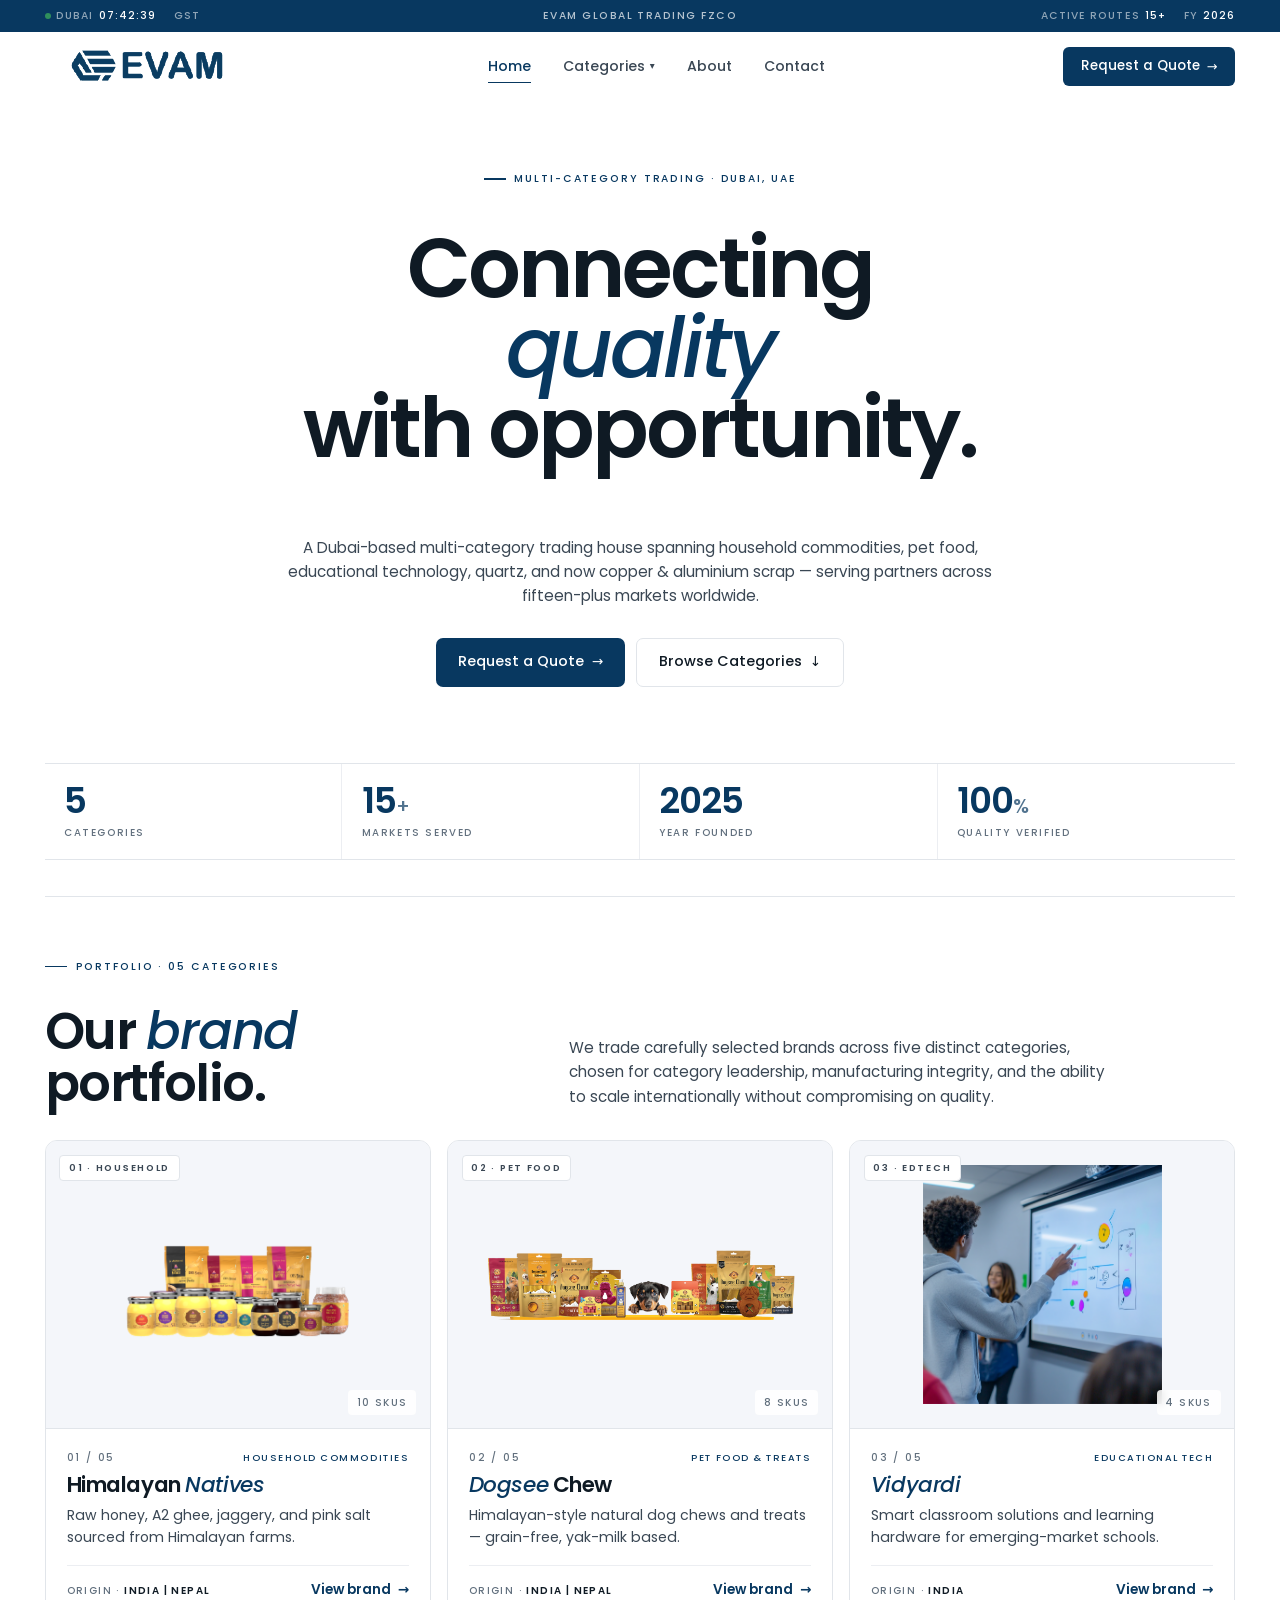
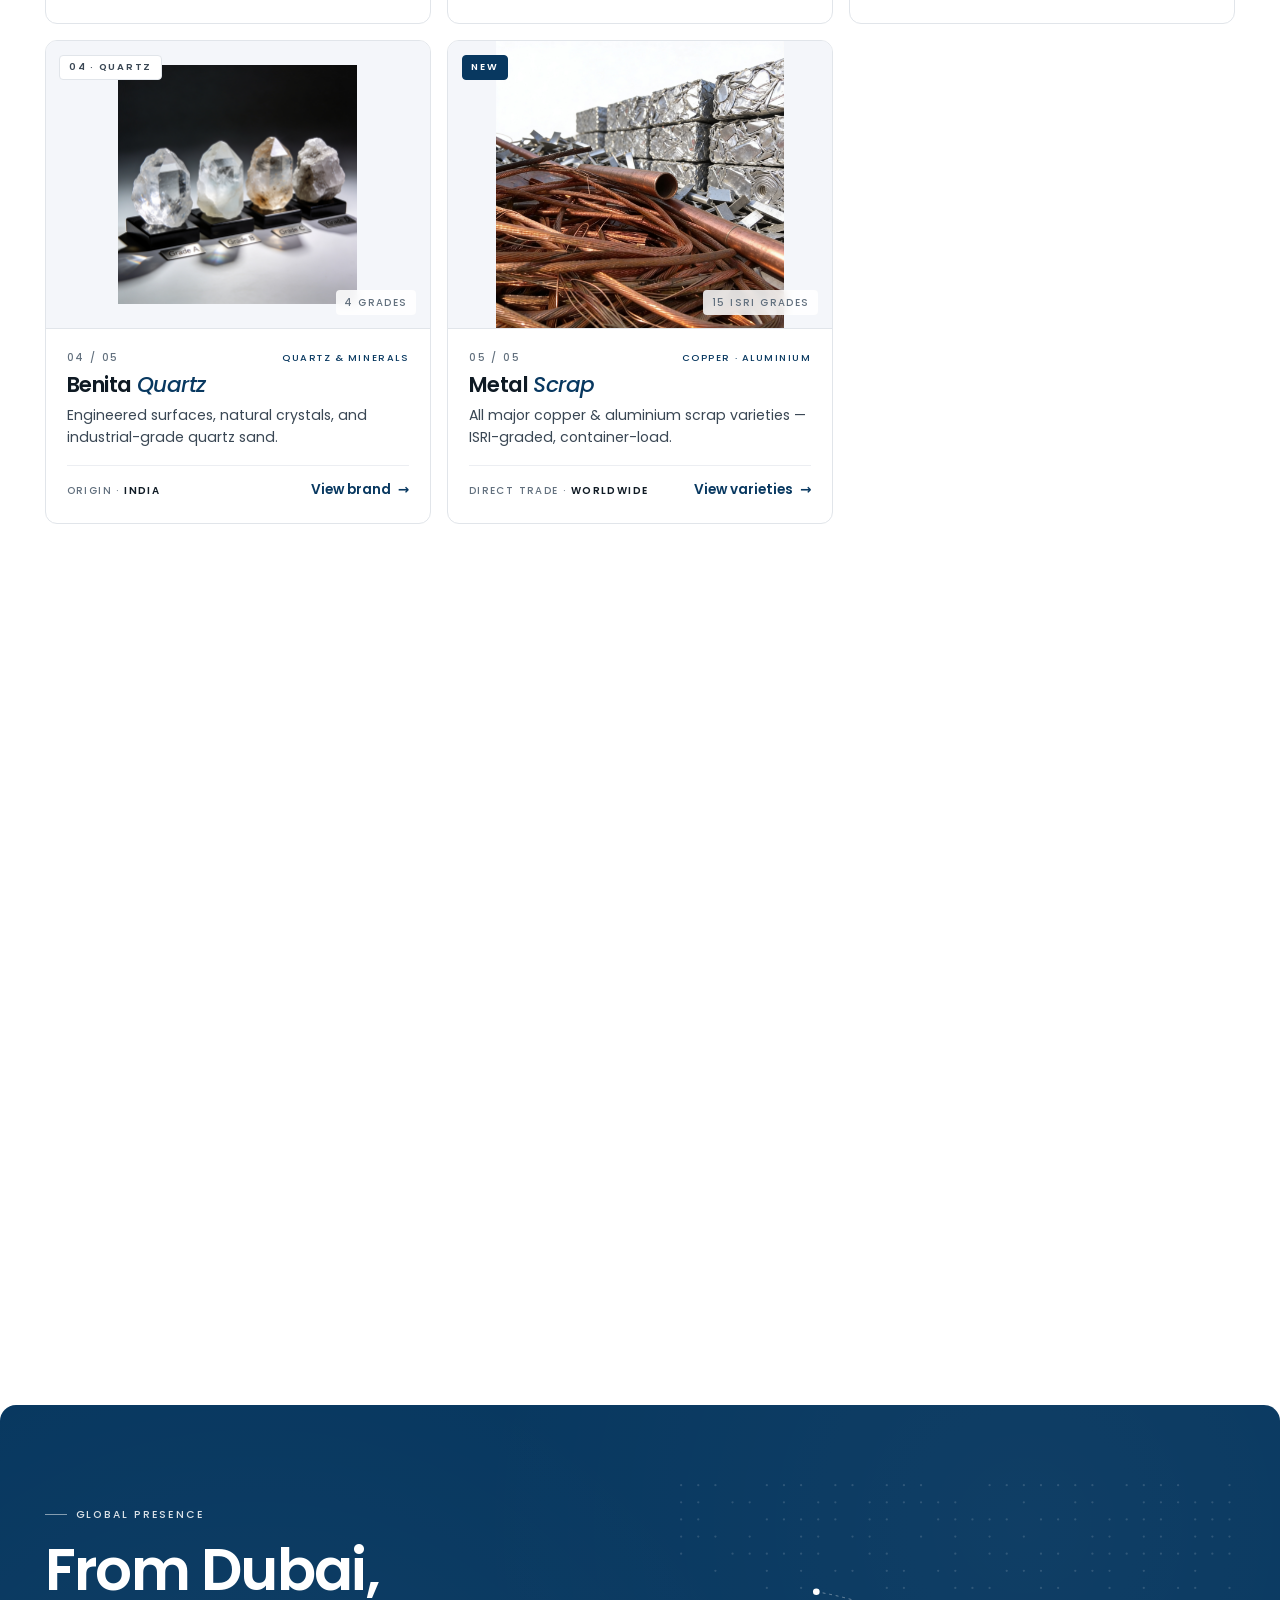
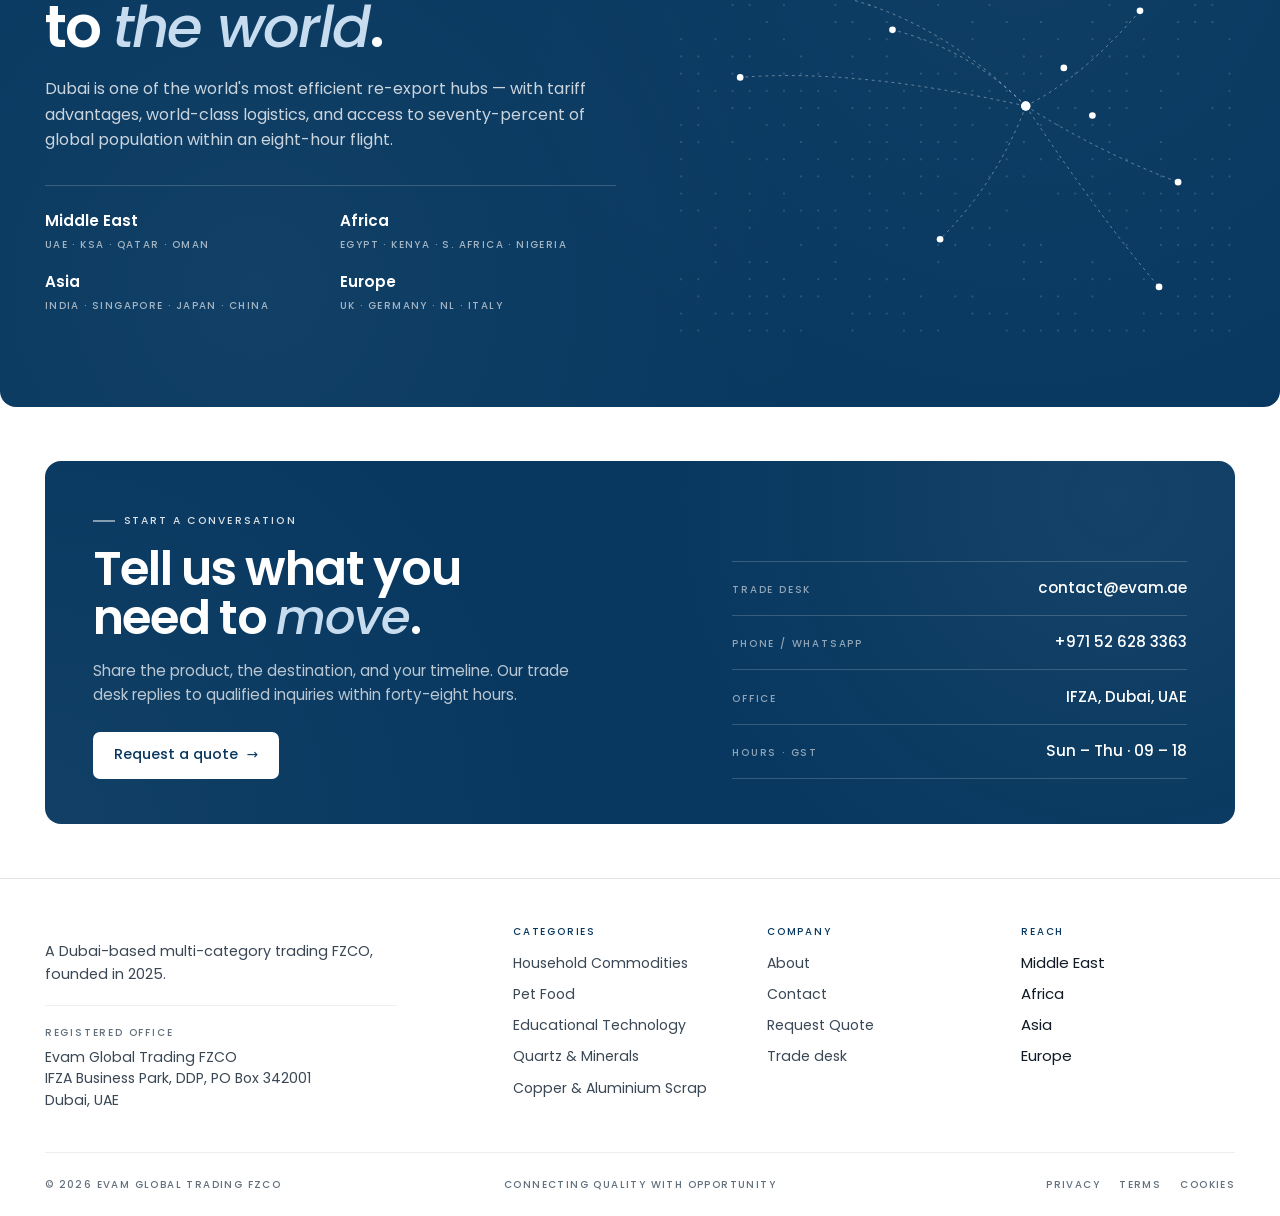
==== commit 61f207e2: "Commented Text EVAM & Logo in Footer" ====
--- a/index.html
+++ b/index.html
@@ -394,13 +394,13 @@
 
   </div>
 
-  <div class="foot__bigmark" aria-hidden="true" style="font-family:'Arial Rounded MT Bold','Arial Rounded MT',sans-serif;">EV<span>A</span>M.</div>
+  <!-- <div class="foot__bigmark" aria-hidden="true" style="font-family:'Arial Rounded MT Bold','Arial Rounded MT',sans-serif;">EV<span>A</span>M.</div> -->
 
   <footer class="foot">
     <div class="container">
       <div class="foot__top">
         <div class="foot__brand">
-          <a href="index.html" class="logo"><img src="images/evam_logo.png" alt="Evam Global Trading" class="h-8 sm:h-10 object-contain" /></a>
+          <!-- <a href="index.html" class="logo"><img src="images/evam_logo.png" alt="Evam Global Trading" class="h-8 sm:h-10 object-contain" /></a> -->
           <p>A Dubai-based multi-category trading FZCO, founded in 2025.</p>
           <div class="foot__addr">
             <div class="foot__addr-label">Registered office</div>
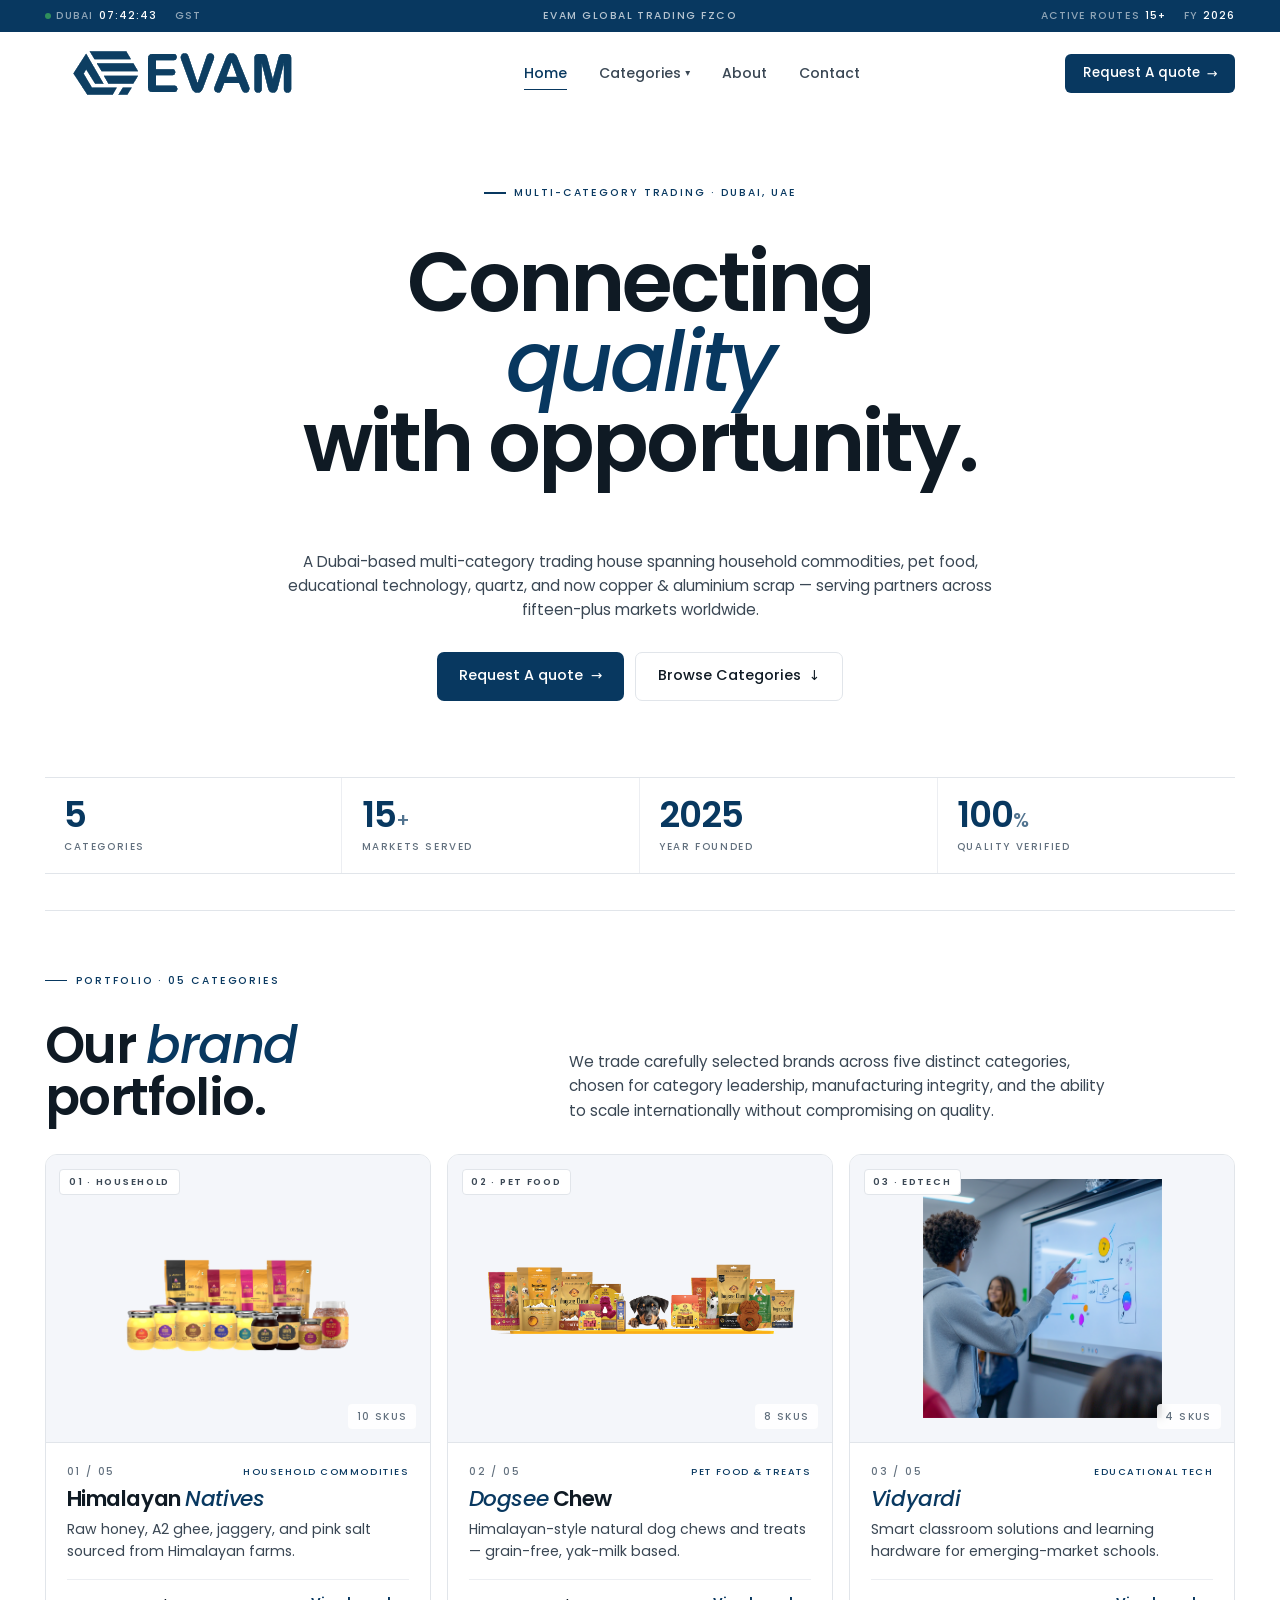
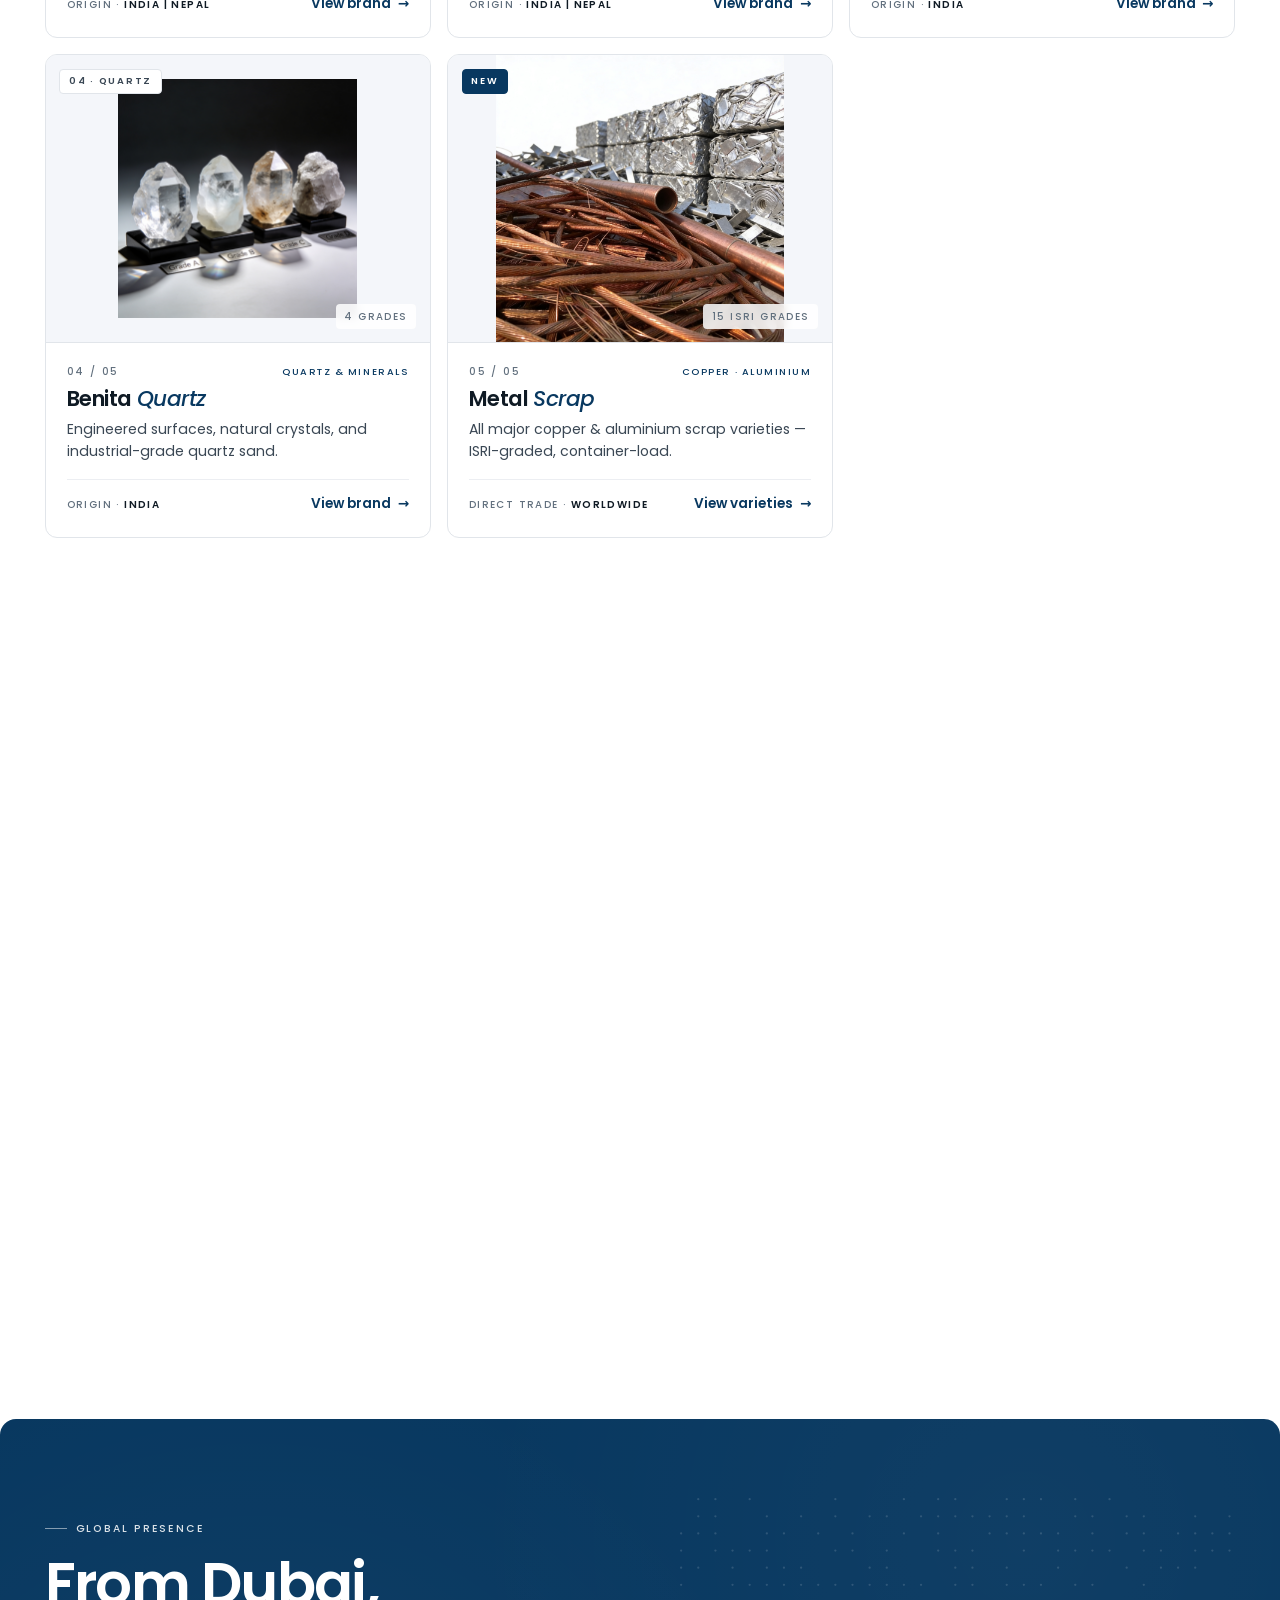
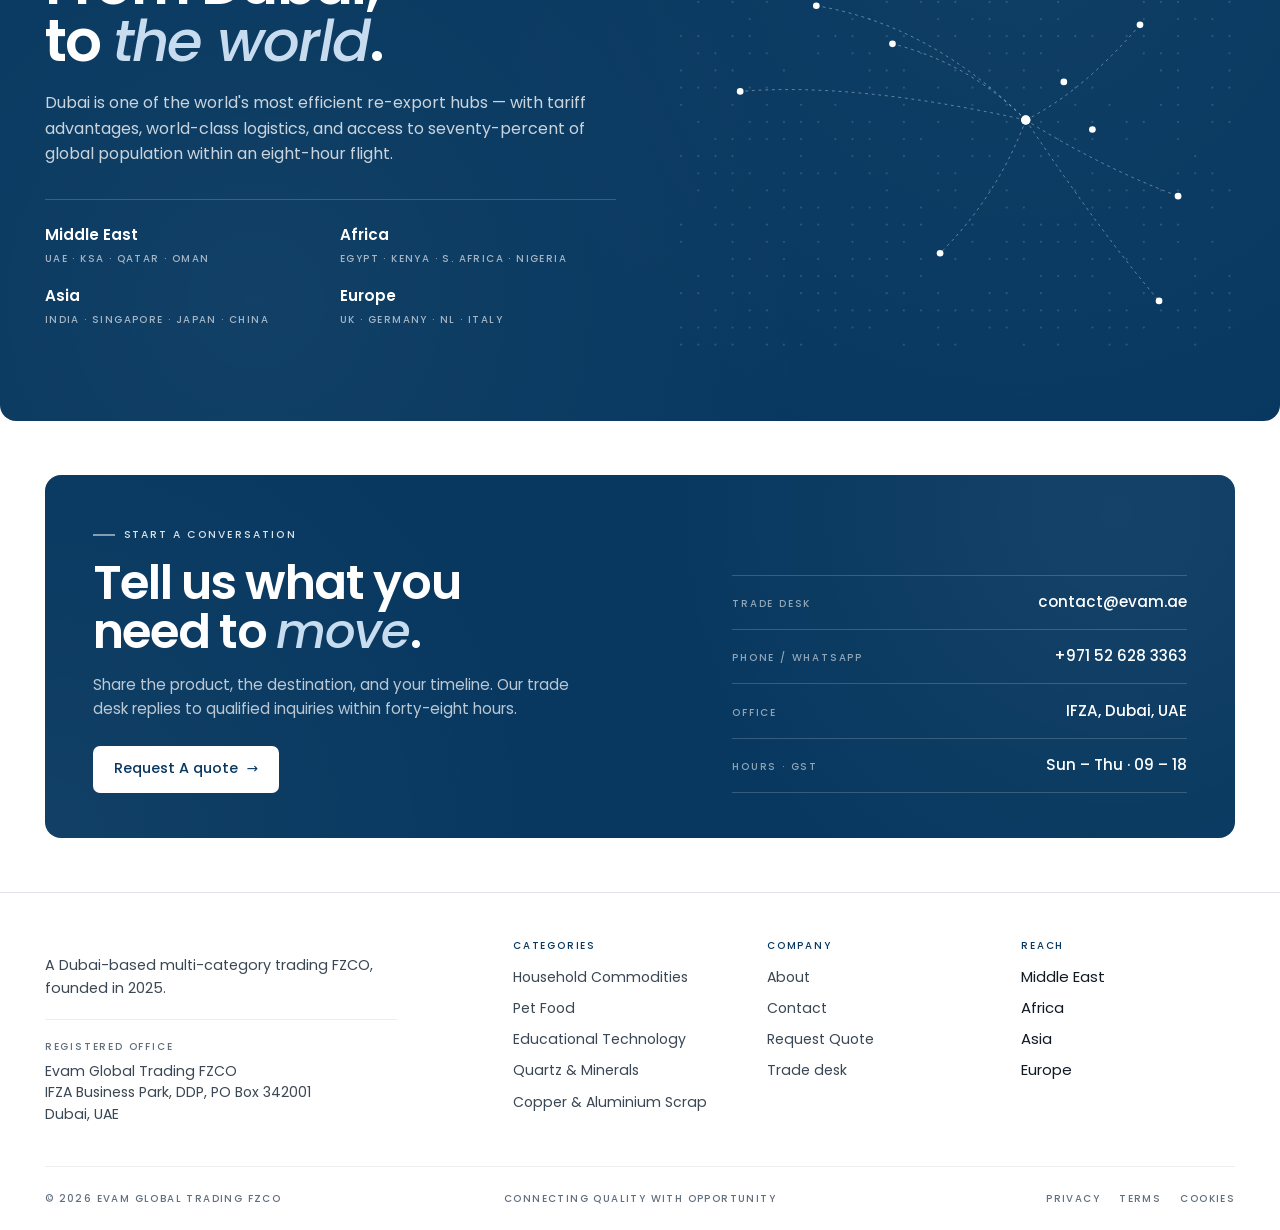
==== commit ef8b6c24: "Change a to A in Request a Quote" ====
--- a/index.html
+++ b/index.html
@@ -43,7 +43,7 @@
       <li><a href="about.html">About</a></li>
       <li><a href="contact.html">Contact</a></li>
     </ul>
-    <a href="contact.html#quote" class="nav__cta">Request a Quote <span class="arrow">→</span></a>
+    <a href="contact.html#quote" class="nav__cta">Request A quote <span class="arrow">→</span></a>
     <button class="nav__menu-btn" aria-label="Menu"><span></span></button>
   </div>
 </nav>
@@ -58,7 +58,7 @@
   <a href="vidyardi.html">Educational Technology</a>
   <a href="benita-quartz.html">Quartz &amp; Minerals</a>
   <a href="evam-metals.html">Copper &amp; Aluminium Scrap</a>
-  <a href="contact.html#quote" class="nav__cta">Request a Quote <span class="arrow">→</span></a>
+  <a href="contact.html#quote" class="nav__cta">Request A quote <span class="arrow">→</span></a>
 </div>
 
 <main id="top">
@@ -78,7 +78,7 @@
         scrap &mdash; serving partners across fifteen-plus markets worldwide.
       </p>
       <div class="hero__ctas">
-        <a href="contact.html#quote" class="btn btn--primary">Request a Quote <span class="arrow">→</span></a>
+        <a href="contact.html#quote" class="btn btn--primary">Request A quote <span class="arrow">→</span></a>
         <a href="#brands" class="btn btn--ghost">Browse Categories <span class="arrow">↓</span></a>
       </div>
     </div>
@@ -382,7 +382,7 @@
           Share the product, the destination, and your timeline. Our trade desk replies
           to qualified inquiries within forty-eight hours.
         </p>
-        <a href="contact.html#quote" class="btn btn--white">Request a quote <span class="arrow">→</span></a>
+        <a href="contact.html#quote" class="btn btn--white">Request A quote <span class="arrow">→</span></a>
       </div>
       <div class="cta-block__contacts">
         <a href="mailto:contact@evam.ae" class="cta-block__contact"><span class="k">Trade desk</span><span class="v">contact@evam.ae</span></a>
--- a/styles.css
+++ b/styles.css
@@ -721,15 +721,23 @@
   transition: border-color 0.3s ease;
 }
 .product-strip__item:hover { border-color: var(--brand); }
-.product-strip__item img {
-  max-width: 100%; max-height: 100%; object-fit: contain;
-}
 .product-strip__item .label {
   position: absolute;
-  bottom: 0.4rem; left: 0.4rem;
-  font-size: 9.5px; font-weight: 500;
-  letter-spacing: 0.1em; text-transform: uppercase;
-  color: var(--mute);
+  bottom: 8px;
+  left: 50%;
+  transform: translateX(-50%);
+  font-size: 9.5px;
+  font-weight: 500;
+  letter-spacing: 0.1em;
+  text-transform: uppercase;
+  color: var(--mute);
+  white-space: nowrap;
+}
+
+.product-strip__item img {
+  max-width: 100%;
+  max-height: calc(100% - 22px);
+  object-fit: contain;
 }
 
 /* ─── PRODUCT GRID (brand pages) ─────────────────────────────── */
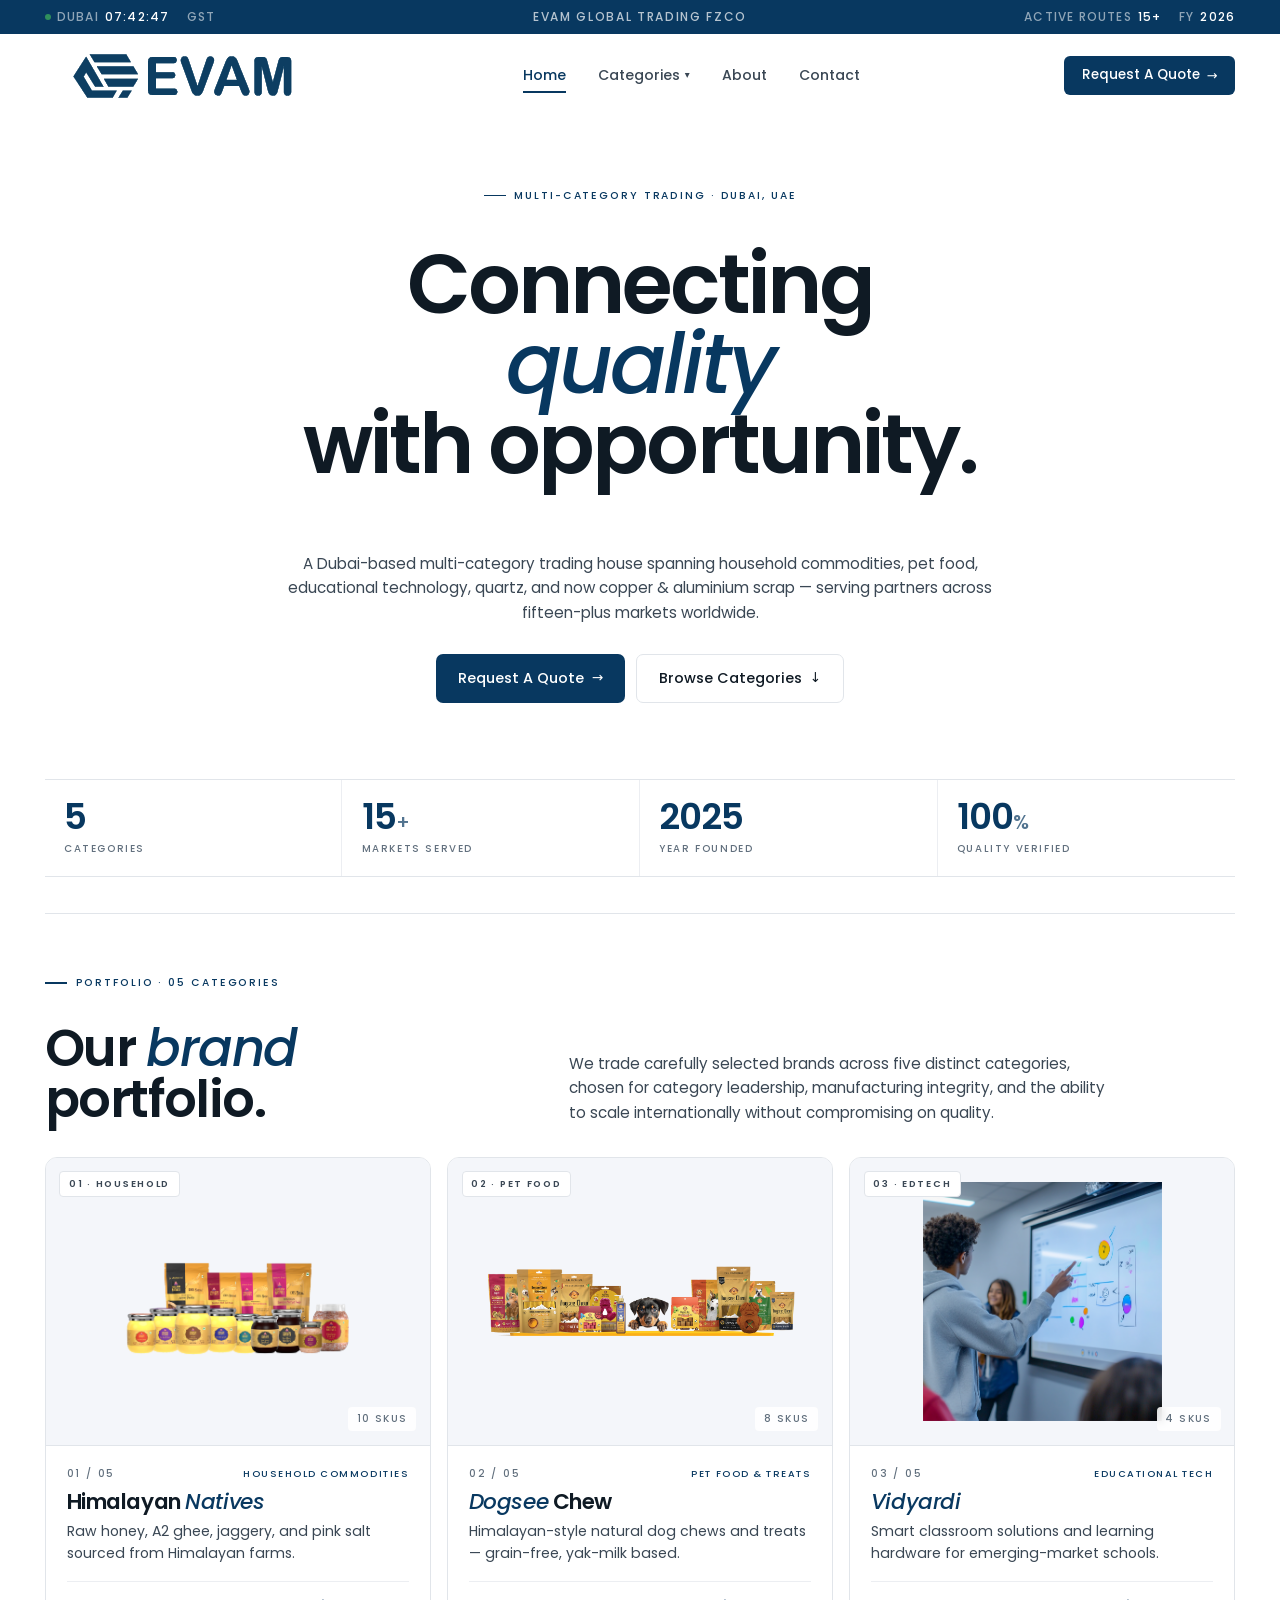
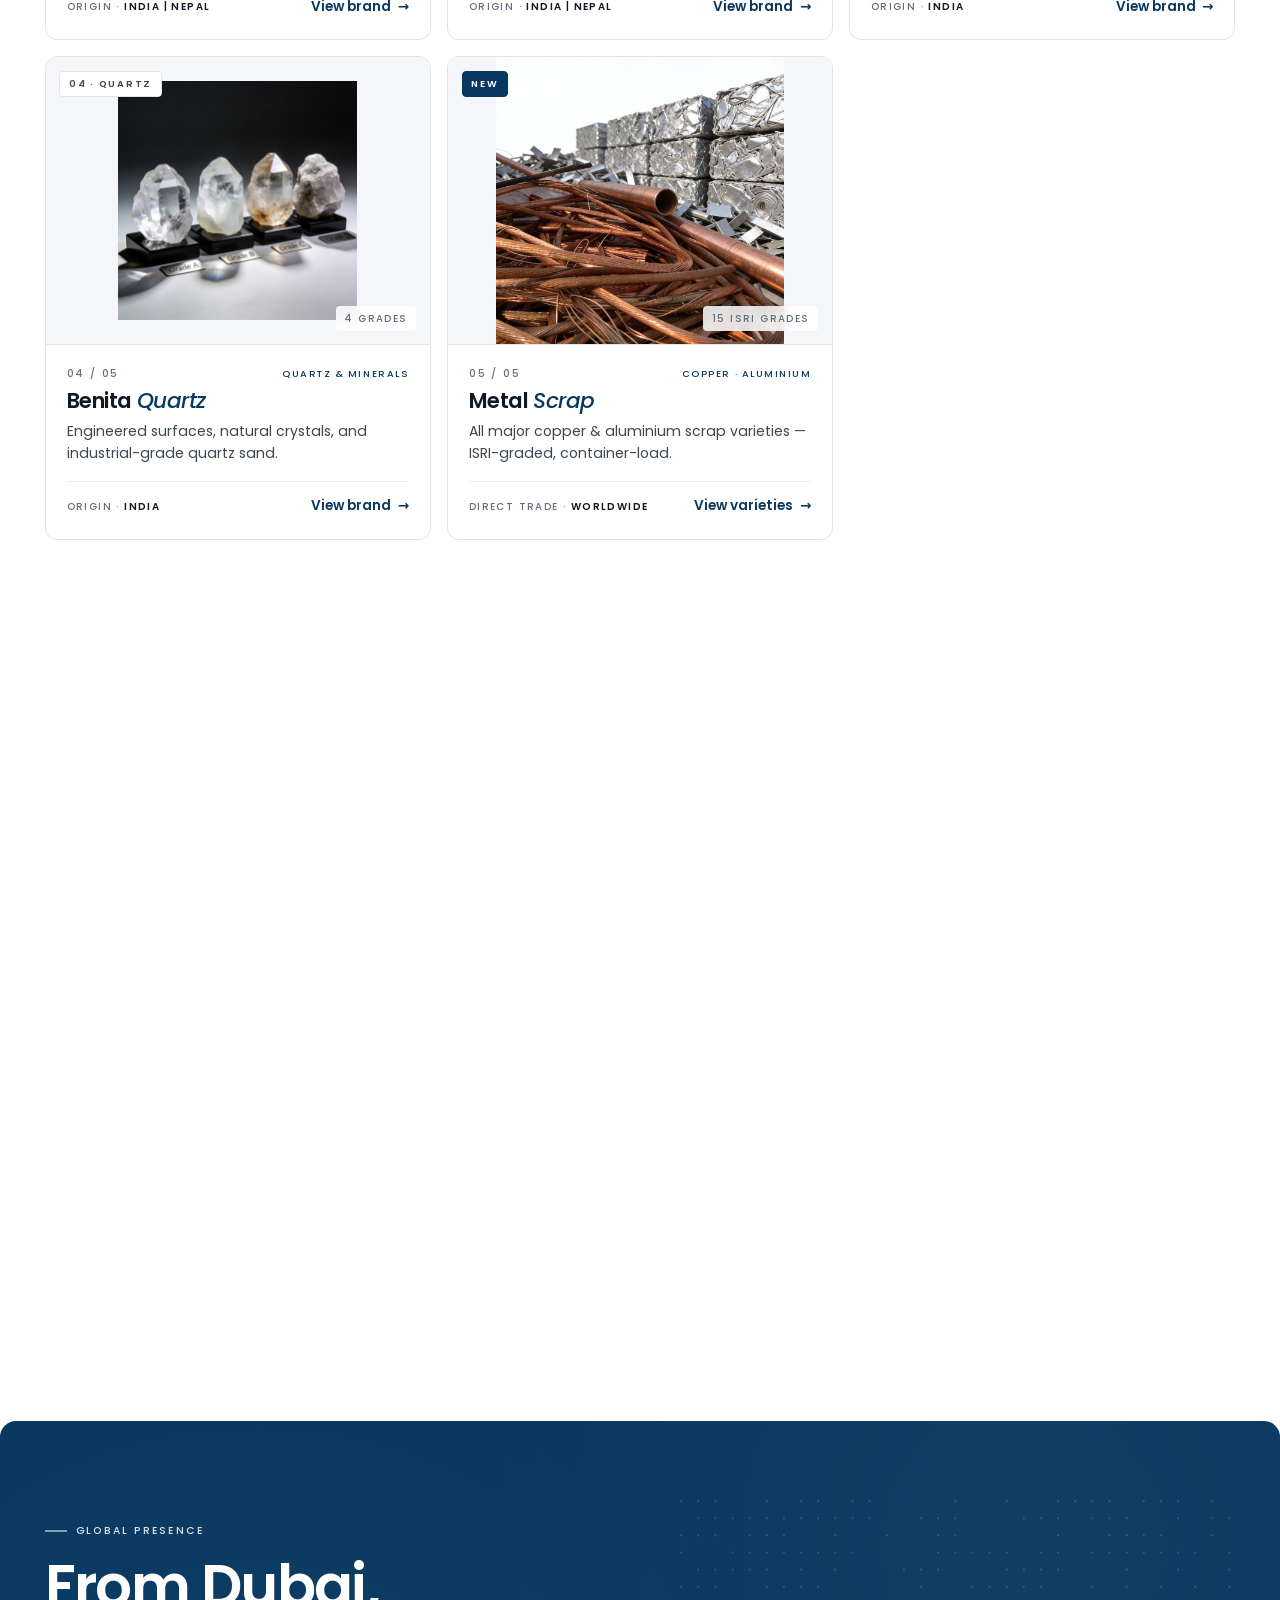
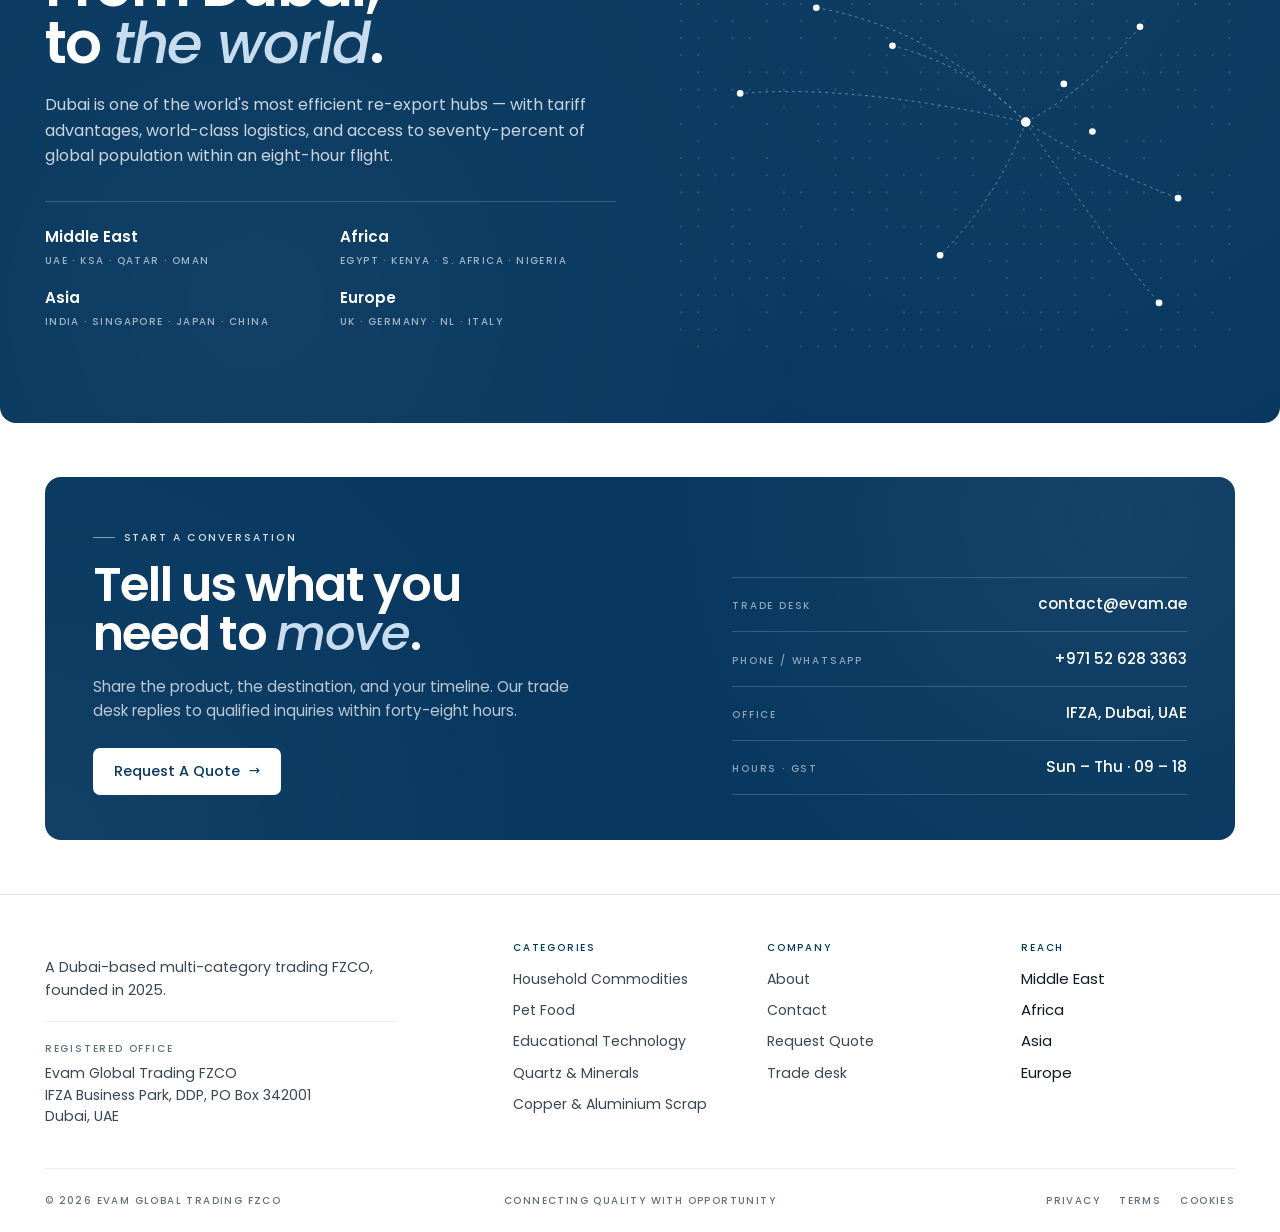
==== commit ccc856e3: "Fixed Mobile UI" ====
--- a/index.html
+++ b/index.html
@@ -43,7 +43,7 @@
       <li><a href="about.html">About</a></li>
       <li><a href="contact.html">Contact</a></li>
     </ul>
-    <a href="contact.html#quote" class="nav__cta">Request A quote <span class="arrow">→</span></a>
+    <a href="contact.html#quote" class="nav__cta">Request A Quote <span class="arrow">→</span></a>
     <button class="nav__menu-btn" aria-label="Menu"><span></span></button>
   </div>
 </nav>
@@ -58,7 +58,7 @@
   <a href="vidyardi.html">Educational Technology</a>
   <a href="benita-quartz.html">Quartz &amp; Minerals</a>
   <a href="evam-metals.html">Copper &amp; Aluminium Scrap</a>
-  <a href="contact.html#quote" class="nav__cta">Request A quote <span class="arrow">→</span></a>
+  <a href="contact.html#quote" class="nav__cta">Request A Quote <span class="arrow">→</span></a>
 </div>
 
 <main id="top">
@@ -78,7 +78,7 @@
         scrap &mdash; serving partners across fifteen-plus markets worldwide.
       </p>
       <div class="hero__ctas">
-        <a href="contact.html#quote" class="btn btn--primary">Request A quote <span class="arrow">→</span></a>
+        <a href="contact.html#quote" class="btn btn--primary">Request A Quote <span class="arrow">→</span></a>
         <a href="#brands" class="btn btn--ghost">Browse Categories <span class="arrow">↓</span></a>
       </div>
     </div>
@@ -382,7 +382,7 @@
           Share the product, the destination, and your timeline. Our trade desk replies
           to qualified inquiries within forty-eight hours.
         </p>
-        <a href="contact.html#quote" class="btn btn--white">Request A quote <span class="arrow">→</span></a>
+        <a href="contact.html#quote" class="btn btn--white">Request A Quote <span class="arrow">→</span></a>
       </div>
       <div class="cta-block__contacts">
         <a href="mailto:contact@evam.ae" class="cta-block__contact"><span class="k">Trade desk</span><span class="v">contact@evam.ae</span></a>
--- a/styles.css
+++ b/styles.css
@@ -63,7 +63,7 @@
   background: var(--brand);
   color: #fff;
   font-weight: 500;
-  font-size: 10.5px;
+  font-size: 12px;
   letter-spacing: 0.1em;
   text-transform: uppercase;
   padding: 0.5rem var(--gutter-x);
@@ -71,29 +71,101 @@
   grid-template-columns: 1fr auto 1fr;
   align-items: center;
   gap: 1.5rem;
-  position: relative; z-index: 60;
-}
-.ticker__left, .ticker__right { display: flex; align-items: center; gap: 1.1rem; flex-wrap: nowrap; overflow: hidden; }
-.ticker__right { justify-content: flex-end; }
-.ticker__center { text-align: center; color: rgba(255,255,255,0.7); letter-spacing: 0.14em; }
-.ticker__item { display: inline-flex; align-items: center; gap: 0.5em; white-space: nowrap; }
-.ticker__item .k { color: rgba(255,255,255,0.55); }
-.ticker__item .v { color: #fff; font-variant-numeric: tabular-nums; }
+  position: relative;
+  z-index: 60;
+}
+
+.ticker__left,
+.ticker__right {
+  display: flex;
+  align-items: center;
+  gap: 1.1rem;
+  flex-wrap: nowrap;
+}
+
+.ticker__right {
+  justify-content: flex-end;
+}
+
+.ticker__center {
+  text-align: center;
+  color: rgba(255,255,255,0.7);
+  letter-spacing: 0.14em;
+}
+
+.ticker__item {
+  display: inline-flex;
+  align-items: center;
+  gap: 0.5em;
+  white-space: nowrap;
+}
+
+.ticker__item .k {
+  color: rgba(255,255,255,0.55);
+}
+
+.ticker__item .v {
+  color: #fff;
+  font-variant-numeric: tabular-nums;
+}
+
 .live-dot {
-  width: 6px; height: 6px;
+  width: 6px;
+  height: 6px;
   background: var(--green-live);
   border-radius: 50%;
   box-shadow: 0 0 0 0 rgba(47, 143, 92, 0.7);
   animation: live-pulse 2s ease-out infinite;
 }
+
 @keyframes live-pulse {
-  0%   { box-shadow: 0 0 0 0 rgba(47, 143, 92, 0.6); }
-  70%  { box-shadow: 0 0 0 7px rgba(47, 143, 92, 0); }
-  100% { box-shadow: 0 0 0 0 rgba(47, 143, 92, 0); }
-}
-@media (max-width: 760px) {
-  .ticker { grid-template-columns: 1fr 1fr; }
-  .ticker__center { display: none; }
+  0% {
+    box-shadow: 0 0 0 0 rgba(47, 143, 92, 0.6);
+  }
+
+  70% {
+    box-shadow: 0 0 0 7px rgba(47, 143, 92, 0);
+  }
+
+  100% {
+    box-shadow: 0 0 0 0 rgba(47, 143, 92, 0);
+  }
+}
+
+/* MOBILE */
+@media screen and (max-width: 760px) {
+
+  .ticker {
+    display: flex;
+    flex-direction: column;
+    align-items: center;
+    gap: 0.6rem;
+    text-align: center;
+
+    padding: 0.5rem 0.8rem;
+    overflow: hidden;
+  }
+
+  .ticker__center {
+    display: block;
+    order: -1;
+  }
+
+  .ticker__left,
+  .ticker__right {
+    justify-content: center;
+    flex-wrap: wrap;
+    gap: 1.1rem;
+    width: 100%;
+  }
+
+  .ticker__right {
+    justify-content: center;
+  }
+
+  .ticker__item {
+    min-width: 0;
+  }
 }
 
 /* ─── NAVIGATION ─────────────────────────────────────────────── */
@@ -500,6 +572,26 @@
   border-radius: 11px;
   border: var(--rule);
 }
+
+/* MOBILE */
+@media (max-width: 760px) {
+
+  .page-hero__meta {
+    grid-template-columns: repeat(2, minmax(0, 1fr)) !important;
+    gap: 0.8rem;
+    padding: 1rem;
+  }
+
+  .page-hero__meta-item {
+    min-width: 0;
+  }
+
+  .page-hero__meta-item .v {
+    word-break: break-word;
+    line-height: 1.4;
+  }
+}
+
 .page-hero__meta-item .k {
   font-weight: 500; font-size: 10px;
   letter-spacing: 0.16em; text-transform: uppercase;
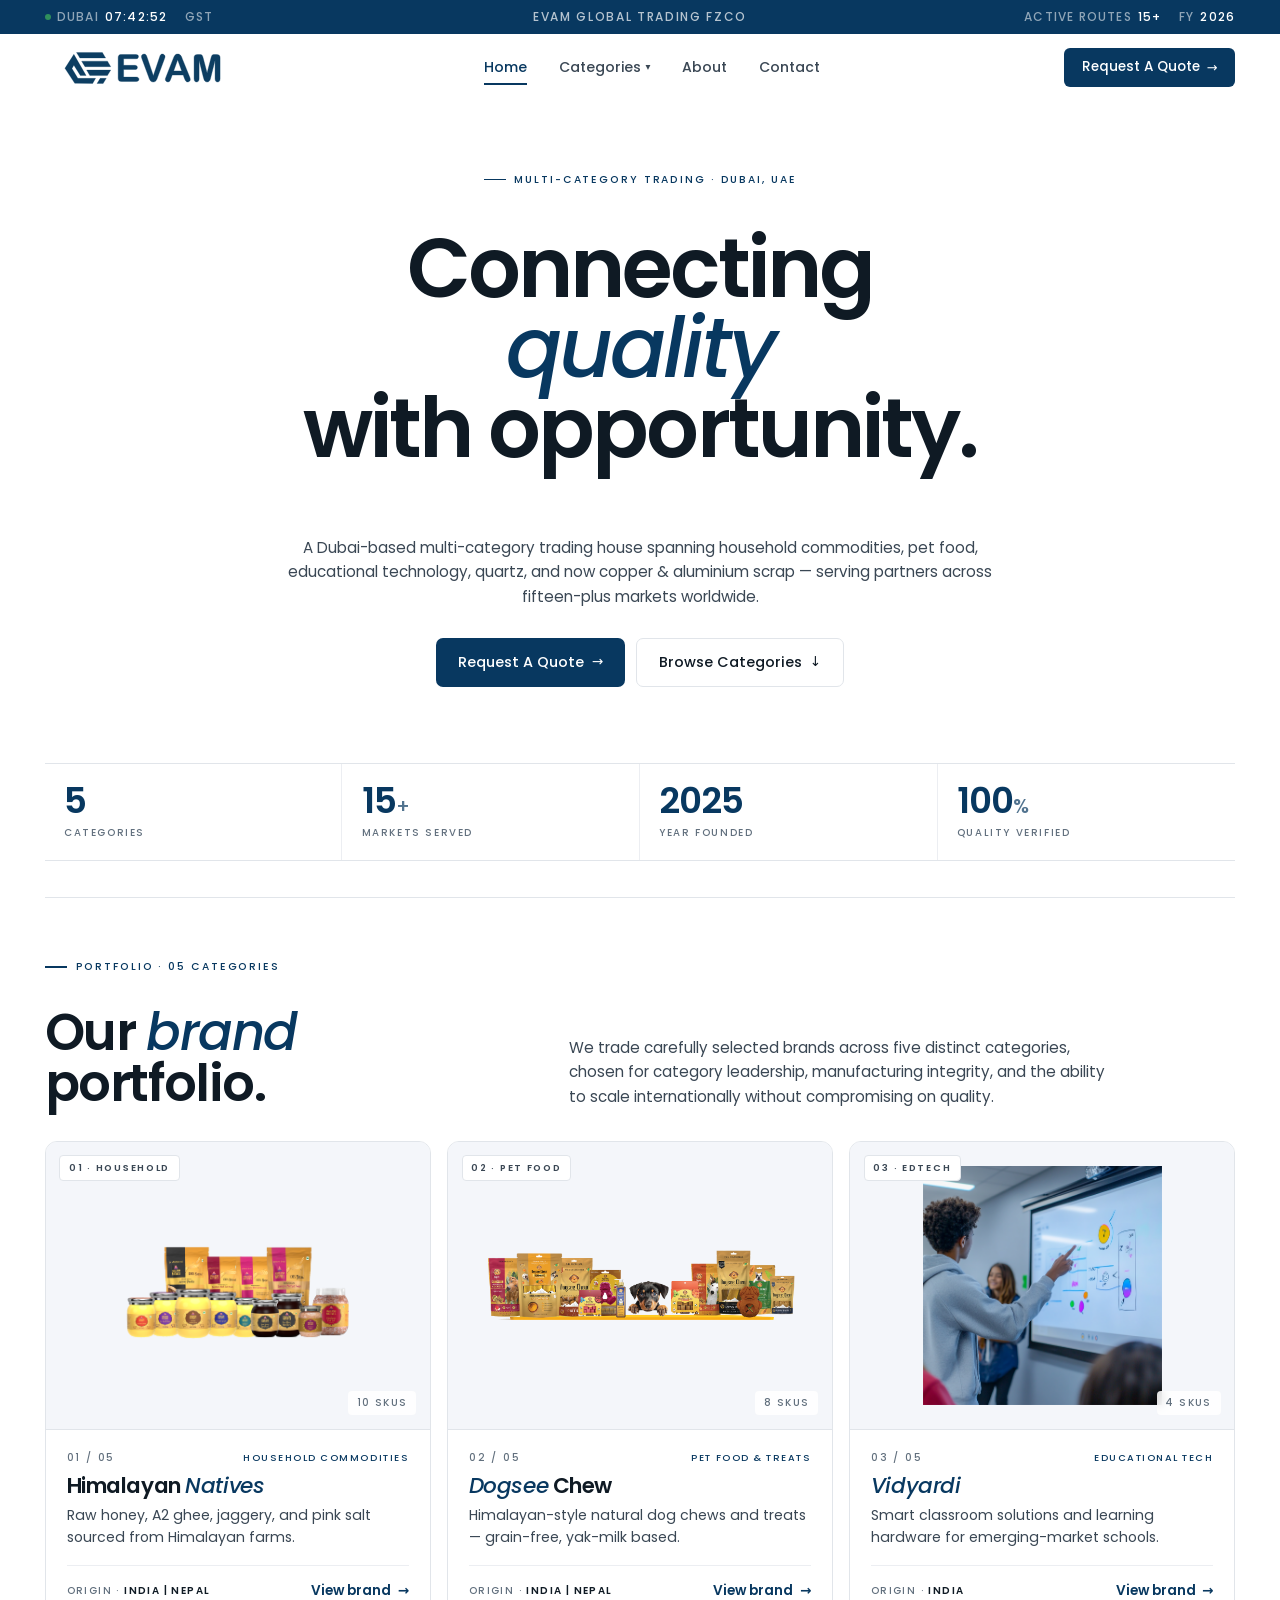
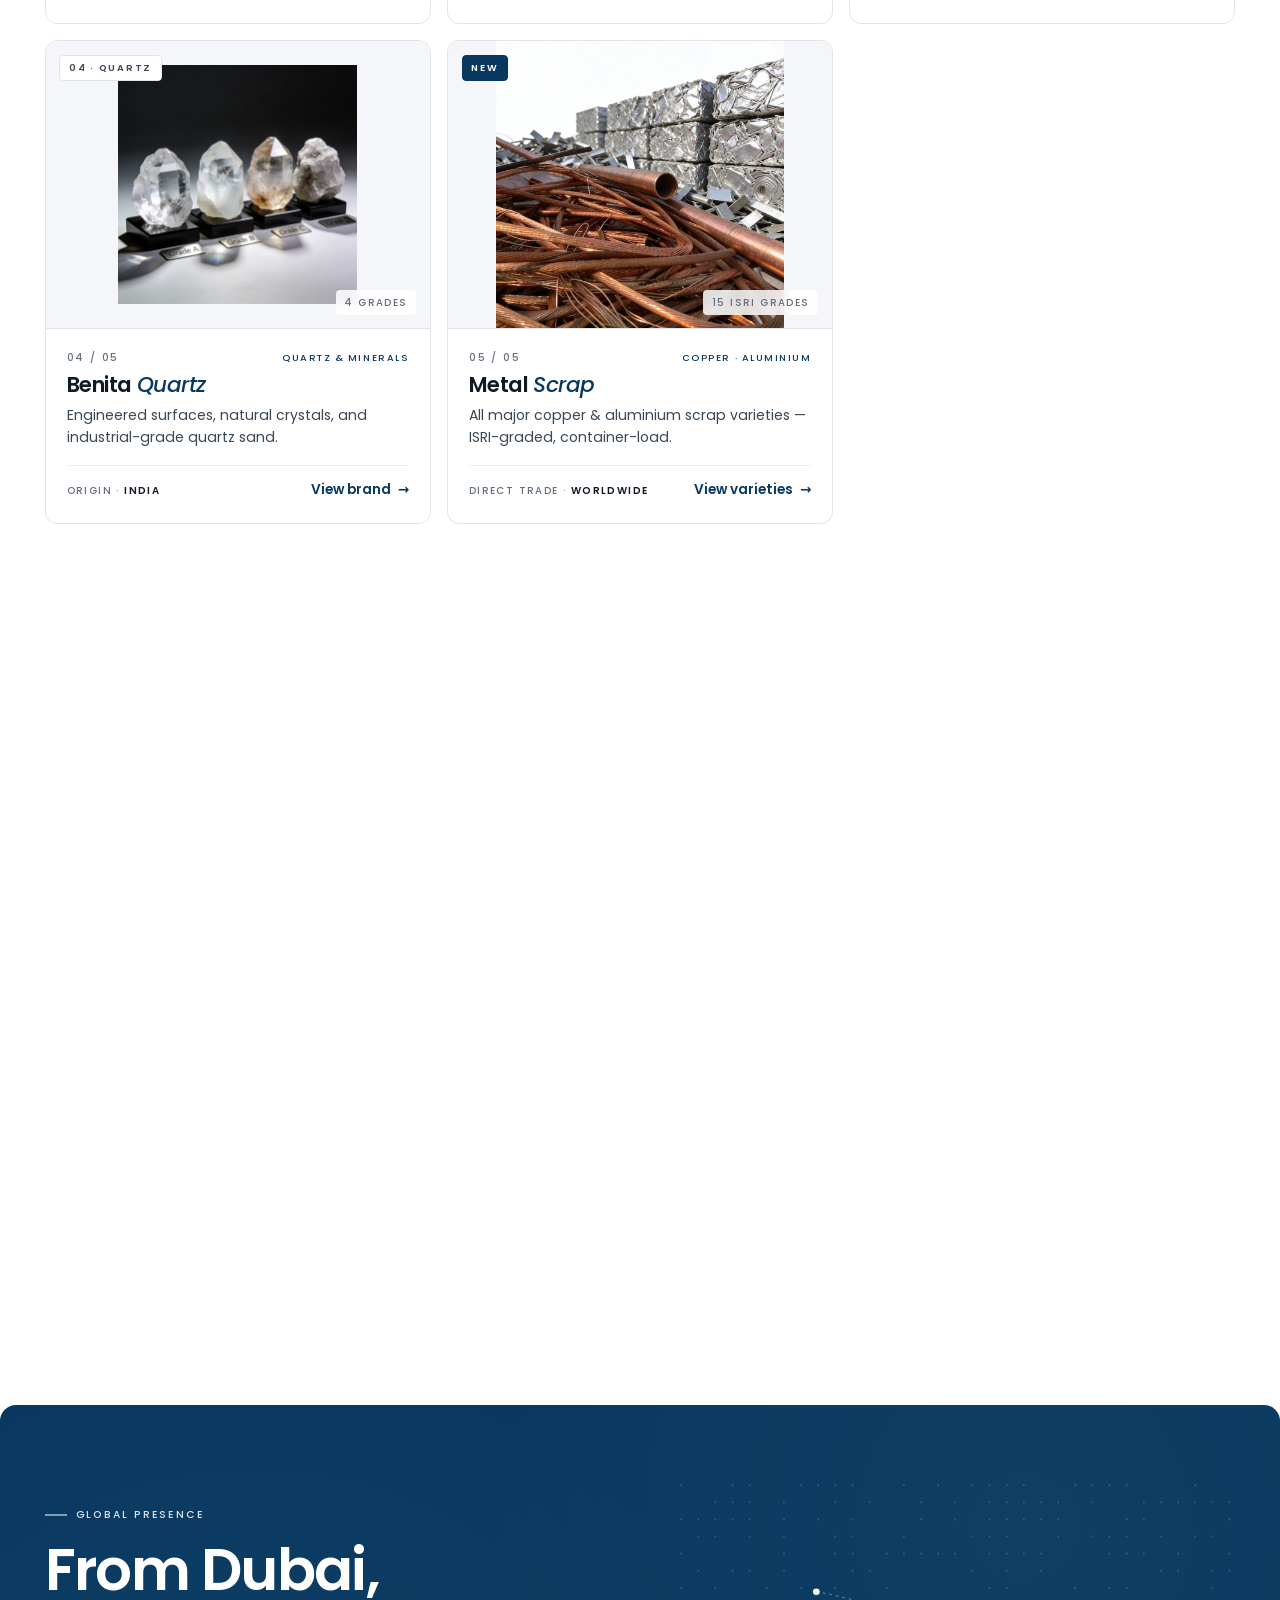
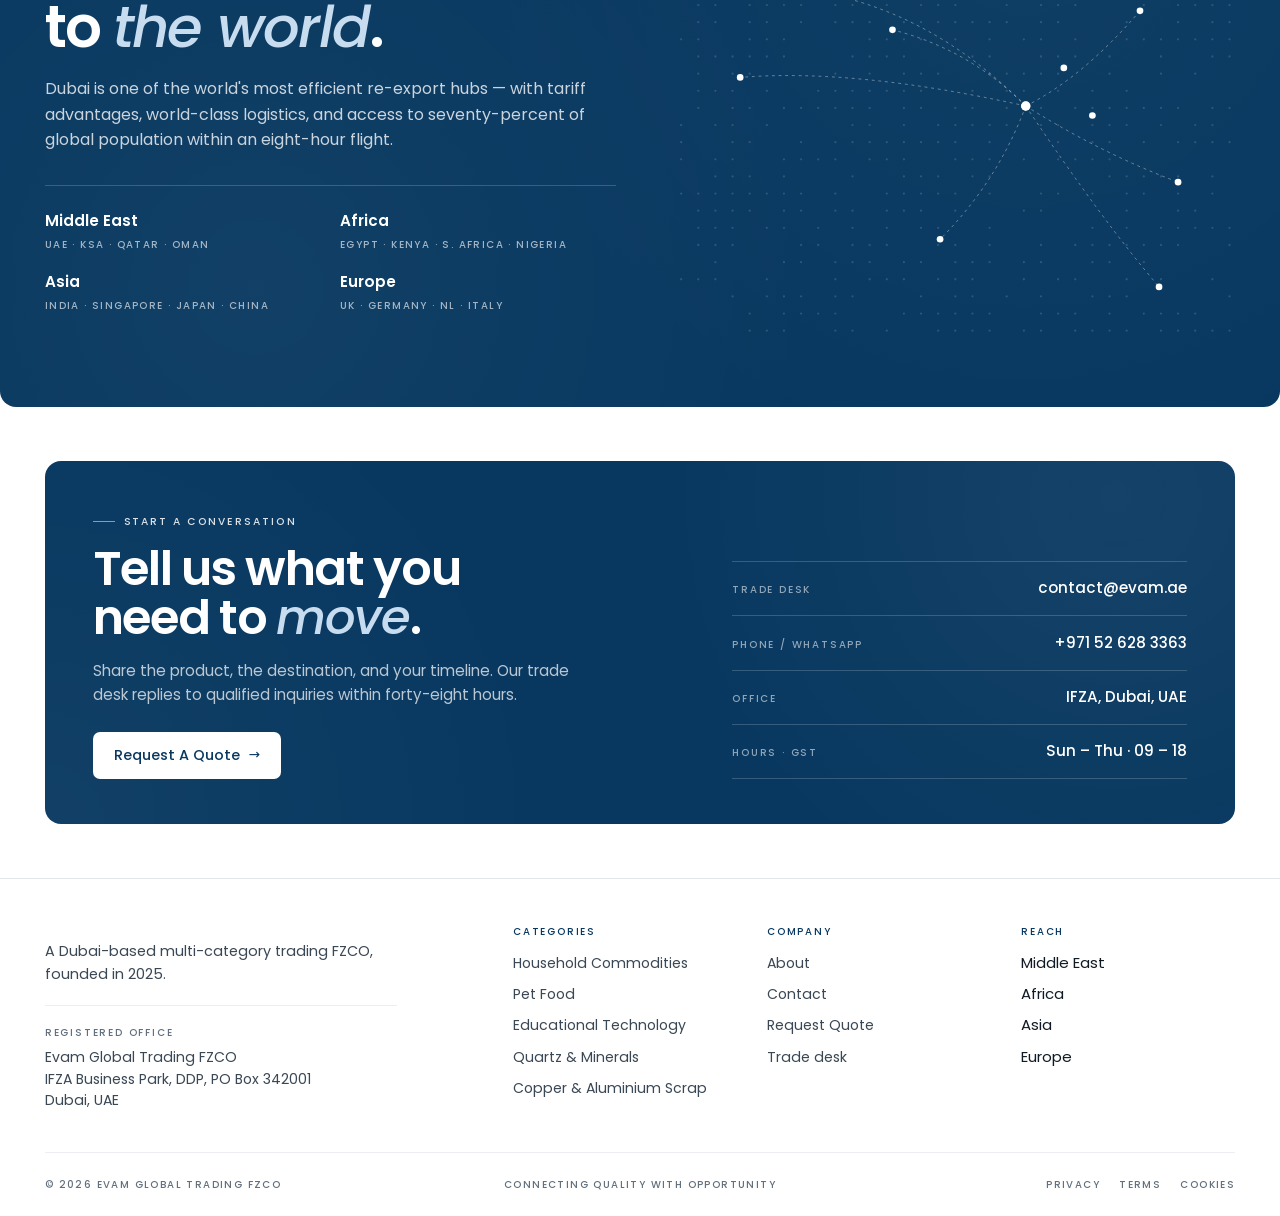
==== commit e67503ba: "Updated Logo Image with SVG" ====
--- a/index.html
+++ b/index.html
@@ -25,7 +25,7 @@
 
 <nav class="nav" id="nav">
   <div class="nav__inner">
-    <a href="index.html" class="logo"><img src="images/evam_logo.png" alt="Evam Global Trading" class="h-8 sm:h-10 object-contain" /></a>
+    <a href="index.html" class="logo"><img src="images/evam_logo.svg" alt="Evam Global Trading" class="h-8 sm:h-10 object-contain" /></a>
     <ul class="nav__links">
       <li><a href="index.html" class="is-active">Home</a></li>
       <li class="has-dropdown">
@@ -400,7 +400,7 @@
     <div class="container">
       <div class="foot__top">
         <div class="foot__brand">
-          <!-- <a href="index.html" class="logo"><img src="images/evam_logo.png" alt="Evam Global Trading" class="h-8 sm:h-10 object-contain" /></a> -->
+          <!-- <a href="index.html" class="logo"><img src="images/evam_logo.svg" alt="Evam Global Trading" class="h-8 sm:h-10 object-contain" /></a> -->
           <p>A Dubai-based multi-category trading FZCO, founded in 2025.</p>
           <div class="foot__addr">
             <div class="foot__addr-label">Registered office</div>
--- a/styles.css
+++ b/styles.css
@@ -810,6 +810,7 @@
   padding: 1rem;
   display: grid; place-items: center;
   position: relative;
+   overflow: hidden;
   transition: border-color 0.3s ease;
 }
 .product-strip__item:hover { border-color: var(--brand); }
@@ -827,10 +828,16 @@
 }
 
 .product-strip__item img {
-  max-width: 100%;
-  max-height: calc(100% - 22px);
+  width: auto;
+  height: 125px;
   object-fit: contain;
-}
+  background: transparent !important;
+  mix-blend-mode: multiply;
+  display: block;
+  margin: auto;
+  transform: translateY(-6px);
+}
+
 
 /* ─── PRODUCT GRID (brand pages) ─────────────────────────────── */
 .product-grid {
@@ -1485,3 +1492,7 @@
   .reveal, .reveal-stagger > * { opacity: 1 !important; transform: none !important; transition: none !important; }
   .map-dubai-ring, .live-dot, .product-strip__track { animation: none; }
 }
+.logo img{
+  height:40px;
+  width:auto;
+}
